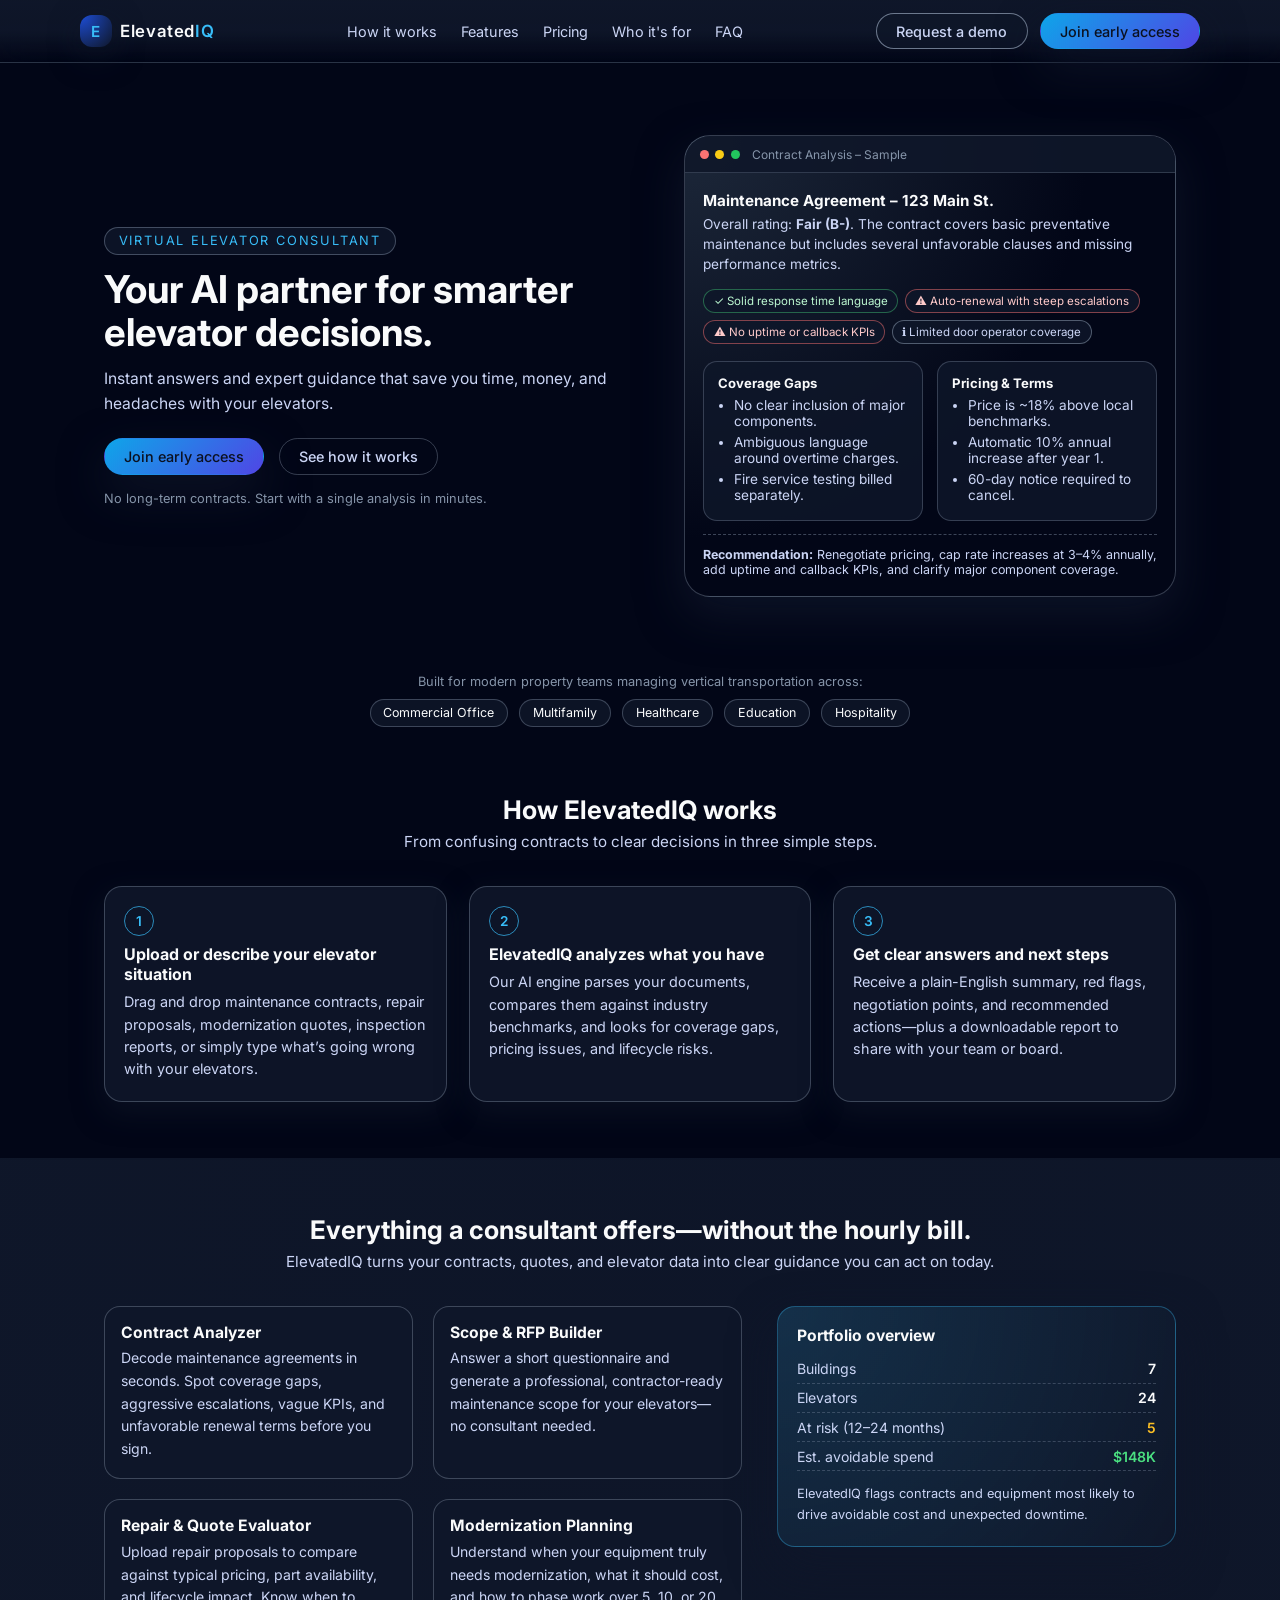
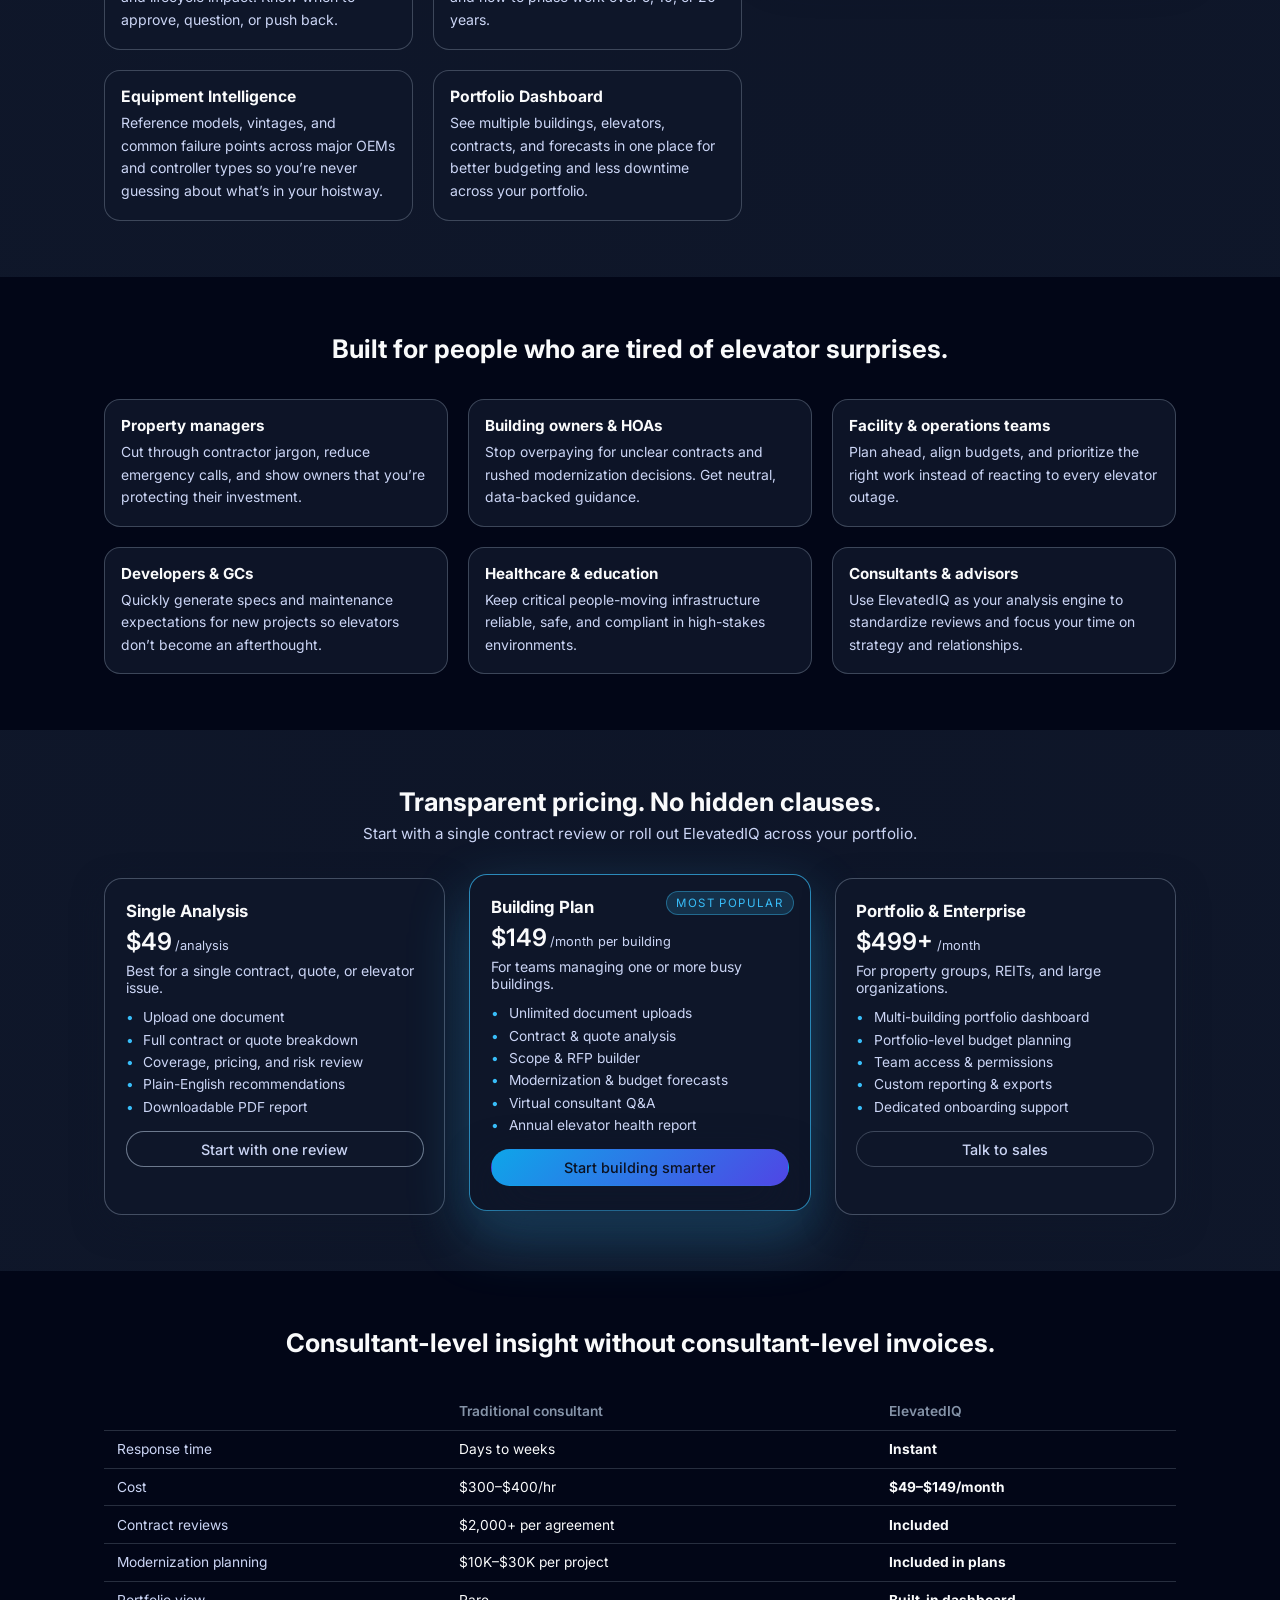
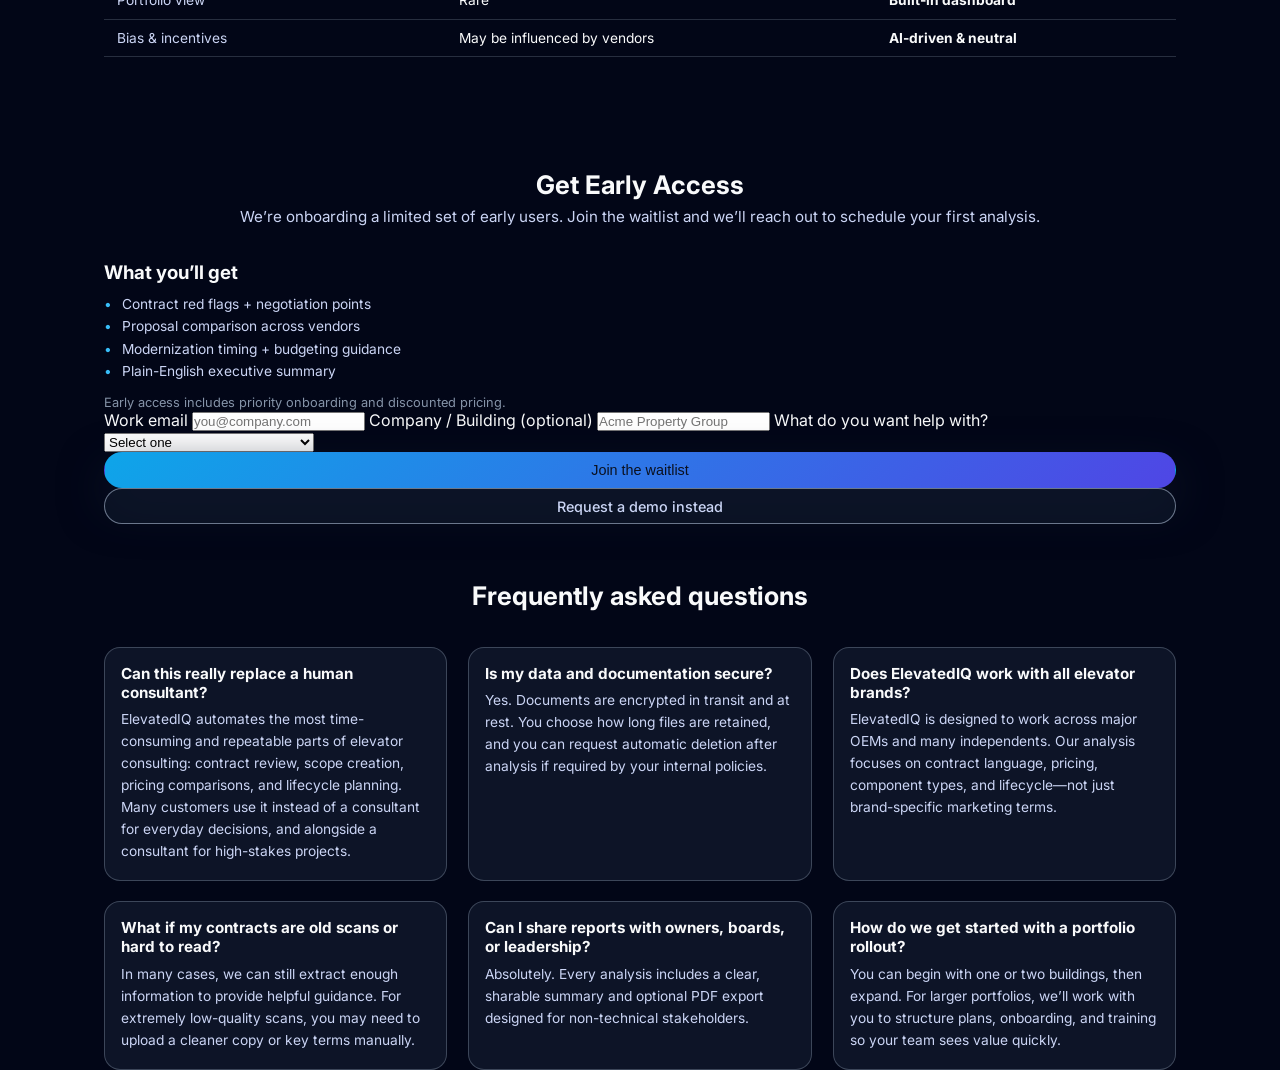
==== index.html @ 99bd85b3 "Update CTA section for early access and demo request Replaced CTA links with early access request an" ====
<!DOCTYPE html>
<html lang="en">
<head>
  <meta charset="UTF-8" />
  <meta name="viewport" content="width=device-width, initial-scale=1.0" />
  <title>ElevatedIQ – Your Virtual Elevator Consultant</title>
  <meta name="description" content="Instant answers and expert guidance that save you time, money, and headaches with your elevators." />
  <link rel="stylesheet" href="styles.css" />
  <link rel="preconnect" href="https://fonts.googleapis.com">
  <link rel="preconnect" href="https://fonts.gstatic.com" crossorigin>
  <link href="https://fonts.googleapis.com/css2?family=Inter:wght@300;400;500;600;700&display=swap" rel="stylesheet">
</head>
<body>
  <header class="site-header">
    <div class="container header-inner">
      <div class="logo">
        <span class="logo-mark">E</span>
        <span class="logo-text">Elevated<span>IQ</span></span>
      </div>
      <nav class="nav">
        <a href="#how-it-works">How it works</a>
        <a href="#features">Features</a>
        <a href="#pricing">Pricing</a>
        <a href="#who">Who it's for</a>
        <a href="#faq">FAQ</a>
      </nav>
      <div class="nav-cta">
  <a href="#contact" class="btn btn-outline">Request a demo</a>
  <a href="#early-access" class="btn btn-primary">Join early access</a>
</div>
    </div>
  </header>

  <main>
    <!-- HERO -->
    <section class="hero" id="top">
      <div class="container hero-inner">
        <div class="hero-content">
          <div class="hero-tag">Virtual Elevator Consultant</div>
          <h1>Your AI partner for smarter elevator decisions.</h1>
          <p class="hero-subtitle">
            Instant answers and expert guidance that save you time, money, and headaches with your elevators.
          </p>
          <div class="hero-ctas">
  <a href="#early-access" class="btn btn-primary">Join early access</a>
  <a href="#how-it-works" class="btn btn-ghost">See how it works</a>
</div>
          <div class="hero-footnote">
            No long-term contracts. Start with a single analysis in minutes.
          </div>
        </div>
        <div class="hero-panel" aria-label="Contract analysis preview">
          <div class="panel-header">
            <span class="dot red"></span>
            <span class="dot yellow"></span>
            <span class="dot green"></span>
            <span class="panel-title">Contract Analysis – Sample</span>
          </div>
          <div class="panel-body">
            <div class="contract-summary">
              <h2>Maintenance Agreement – 123 Main St.</h2>
              <p class="summary-text">
                Overall rating: <strong>Fair (B-)</strong>. The contract covers basic preventative maintenance but includes
                several unfavorable clauses and missing performance metrics.
              </p>
            </div>

            <div class="pill-group">
              <span class="pill pill-good">✓ Solid response time language</span>
              <span class="pill pill-bad">⚠ Auto-renewal with steep escalations</span>
              <span class="pill pill-bad">⚠ No uptime or callback KPIs</span>
              <span class="pill pill-neutral">ℹ Limited door operator coverage</span>
            </div>

            <div class="analysis-grid">
              <div class="analysis-card">
                <h3>Coverage Gaps</h3>
                <ul>
                  <li>No clear inclusion of major components.</li>
                  <li>Ambiguous language around overtime charges.</li>
                  <li>Fire service testing billed separately.</li>
                </ul>
              </div>
              <div class="analysis-card">
                <h3>Pricing & Terms</h3>
                <ul>
                  <li>Price is ~18% above local benchmarks.</li>
                  <li>Automatic 10% annual increase after year 1.</li>
                  <li>60-day notice required to cancel.</li>
                </ul>
              </div>
            </div>

            <div class="panel-footer">
              <p><strong>Recommendation:</strong> Renegotiate pricing, cap rate increases at 3–4% annually, add uptime and callback KPIs, and clarify major component coverage.</p>
            </div>
          </div>
        </div>
      </div>
    </section>

    <!-- SOCIAL PROOF -->
    <section class="trust">
      <div class="container trust-inner">
        <p class="trust-text">Built for modern property teams managing vertical transportation across:</p>
        <div class="trust-logos">
          <span>Commercial Office</span>
          <span>Multifamily</span>
          <span>Healthcare</span>
          <span>Education</span>
          <span>Hospitality</span>
        </div>
      </div>
    </section>

    <!-- HOW IT WORKS -->
    <section class="section" id="how-it-works">
      <div class="container">
        <div class="section-header">
          <h2>How ElevatedIQ works</h2>
          <p>From confusing contracts to clear decisions in three simple steps.</p>
        </div>
        <div class="steps-grid">
          <div class="step-card">
            <div class="step-number">1</div>
            <h3>Upload or describe your elevator situation</h3>
            <p>
              Drag and drop maintenance contracts, repair proposals, modernization quotes, inspection reports, or simply
              type what’s going wrong with your elevators.
            </p>
          </div>
          <div class="step-card">
            <div class="step-number">2</div>
            <h3>ElevatedIQ analyzes what you have</h3>
            <p>
              Our AI engine parses your documents, compares them against industry benchmarks, and looks for coverage gaps,
              pricing issues, and lifecycle risks.
            </p>
          </div>
          <div class="step-card">
            <div class="step-number">3</div>
            <h3>Get clear answers and next steps</h3>
            <p>
              Receive a plain-English summary, red flags, negotiation points, and recommended actions—plus a downloadable
              report to share with your team or board.
            </p>
          </div>
        </div>
      </div>
    </section>

    <!-- PRODUCT FEATURES -->
    <section class="section section-alt" id="features">
      <div class="container">
        <div class="section-header">
          <h2>Everything a consultant offers—without the hourly bill.</h2>
          <p>
            ElevatedIQ turns your contracts, quotes, and elevator data into clear guidance you can act on today.
          </p>
        </div>

        <div class="feature-layout">
          <div class="feature-list">
            <div class="feature-item">
              <h3>Contract Analyzer</h3>
              <p>
                Decode maintenance agreements in seconds. Spot coverage gaps, aggressive escalations, vague KPIs, and
                unfavorable renewal terms before you sign.
              </p>
            </div>
            <div class="feature-item">
              <h3>Scope & RFP Builder</h3>
              <p>
                Answer a short questionnaire and generate a professional, contractor-ready maintenance scope for your
                elevators—no consultant needed.
              </p>
            </div>
            <div class="feature-item">
              <h3>Repair & Quote Evaluator</h3>
              <p>
                Upload repair proposals to compare against typical pricing, part availability, and lifecycle impact. Know
                when to approve, question, or push back.
              </p>
            </div>
            <div class="feature-item">
              <h3>Modernization Planning</h3>
              <p>
                Understand when your equipment truly needs modernization, what it should cost, and how to phase work over
                5, 10, or 20 years.
              </p>
            </div>
            <div class="feature-item">
              <h3>Equipment Intelligence</h3>
              <p>
                Reference models, vintages, and common failure points across major OEMs and controller types so you’re
                never guessing about what’s in your hoistway.
              </p>
            </div>
            <div class="feature-item">
              <h3>Portfolio Dashboard</h3>
              <p>
                See multiple buildings, elevators, contracts, and forecasts in one place for better budgeting and less
                downtime across your portfolio.
              </p>
            </div>
          </div>

          <aside class="feature-sidebar" aria-label="Sample dashboard preview">
            <div class="sidebar-card">
              <h3>Portfolio overview</h3>
              <ul class="stat-list">
                <li>
                  <span class="stat-label">Buildings</span>
                  <span class="stat-value">7</span>
                </li>
                <li>
                  <span class="stat-label">Elevators</span>
                  <span class="stat-value">24</span>
                </li>
                <li>
                  <span class="stat-label">At risk (12–24 months)</span>
                  <span class="stat-value warning">5</span>
                </li>
                <li>
                  <span class="stat-label">Est. avoidable spend</span>
                  <span class="stat-value positive">$148K</span>
                </li>
              </ul>
              <p class="sidebar-note">
                ElevatedIQ flags contracts and equipment most likely to drive avoidable cost and unexpected downtime.
              </p>
            </div>
          </aside>
        </div>
      </div>
    </section>

    <!-- WHO IT'S FOR -->
    <section class="section" id="who">
      <div class="container">
        <div class="section-header">
          <h2>Built for people who are tired of elevator surprises.</h2>
        </div>
        <div class="who-grid">
          <div class="who-card">
            <h3>Property managers</h3>
            <p>
              Cut through contractor jargon, reduce emergency calls, and show owners that you’re protecting their
              investment.
            </p>
          </div>
          <div class="who-card">
            <h3>Building owners & HOAs</h3>
            <p>
              Stop overpaying for unclear contracts and rushed modernization decisions. Get neutral, data-backed guidance.
            </p>
          </div>
          <div class="who-card">
            <h3>Facility & operations teams</h3>
            <p>
              Plan ahead, align budgets, and prioritize the right work instead of reacting to every elevator outage.
            </p>
          </div>
          <div class="who-card">
            <h3>Developers & GCs</h3>
            <p>
              Quickly generate specs and maintenance expectations for new projects so elevators don’t become an afterthought.
            </p>
          </div>
          <div class="who-card">
            <h3>Healthcare & education</h3>
            <p>
              Keep critical people-moving infrastructure reliable, safe, and compliant in high-stakes environments.
            </p>
          </div>
          <div class="who-card">
            <h3>Consultants & advisors</h3>
            <p>
              Use ElevatedIQ as your analysis engine to standardize reviews and focus your time on strategy and relationships.
            </p>
          </div>
        </div>
      </div>
    </section>

    <!-- PRICING -->
    <section class="section section-alt" id="pricing">
      <div class="container">
        <div class="section-header">
          <h2>Transparent pricing. No hidden clauses.</h2>
          <p>Start with a single contract review or roll out ElevatedIQ across your portfolio.</p>
        </div>
        <div class="pricing-grid">
          <div class="pricing-card">
            <h3>Single Analysis</h3>
            <p class="price">$49<span>/analysis</span></p>
            <p class="pricing-desc">Best for a single contract, quote, or elevator issue.</p>
            <ul class="pricing-list">
              <li>Upload one document</li>
              <li>Full contract or quote breakdown</li>
              <li>Coverage, pricing, and risk review</li>
              <li>Plain-English recommendations</li>
              <li>Downloadable PDF report</li>
            </ul>
            <a href="#cta" class="btn btn-outline block">Start with one review</a>
          </div>

          <div class="pricing-card pricing-card--highlight">
            <div class="badge">Most popular</div>
            <h3>Building Plan</h3>
            <p class="price">$149<span>/month per building</span></p>
            <p class="pricing-desc">For teams managing one or more busy buildings.</p>
            <ul class="pricing-list">
              <li>Unlimited document uploads</li>
              <li>Contract & quote analysis</li>
              <li>Scope & RFP builder</li>
              <li>Modernization & budget forecasts</li>
              <li>Virtual consultant Q&A</li>
              <li>Annual elevator health report</li>
            </ul>
            <a href="#cta" class="btn btn-primary block">Start building smarter</a>
          </div>

          <div class="pricing-card">
            <h3>Portfolio & Enterprise</h3>
            <p class="price">$499+<span>/month</span></p>
            <p class="pricing-desc">For property groups, REITs, and large organizations.</p>
            <ul class="pricing-list">
              <li>Multi-building portfolio dashboard</li>
              <li>Portfolio-level budget planning</li>
              <li>Team access & permissions</li>
              <li>Custom reporting & exports</li>
              <li>Dedicated onboarding support</li>
            </ul>
            <a href="#contact" class="btn btn-ghost block">Talk to sales</a>
          </div>
        </div>
      </div>
    </section>

    <!-- COMPARISON -->
    <section class="section">
      <div class="container">
        <div class="section-header">
          <h2>Consultant-level insight without consultant-level invoices.</h2>
        </div>
        <div class="comparison-table-wrapper">
          <table class="comparison-table">
            <thead>
              <tr>
                <th></th>
                <th>Traditional consultant</th>
                <th>ElevatedIQ</th>
              </tr>
            </thead>
            <tbody>
              <tr>
                <td>Response time</td>
                <td>Days to weeks</td>
                <td><strong>Instant</strong></td>
              </tr>
              <tr>
                <td>Cost</td>
                <td>$300–$400/hr</td>
                <td><strong>$49–$149/month</strong></td>
              </tr>
              <tr>
                <td>Contract reviews</td>
                <td>$2,000+ per agreement</td>
                <td><strong>Included</strong></td>
              </tr>
              <tr>
                <td>Modernization planning</td>
                <td>$10K–$30K per project</td>
                <td><strong>Included in plans</strong></td>
              </tr>
              <tr>
                <td>Portfolio view</td>
                <td>Rare</td>
                <td><strong>Built-in dashboard</strong></td>
              </tr>
              <tr>
                <td>Bias & incentives</td>
                <td>May be influenced by vendors</td>
                <td><strong>AI-driven & neutral</strong></td>
              </tr>
            </tbody>
          </table>
        </div>
      </div>
    </section>

    <!-- FAQ --><!-- EARLY ACCESS / WAITLIST -->
<section class="section" id="early-access">
  <div class="container">
    <div class="section-header">
      <h2>Get Early Access</h2>
      <p>We’re onboarding a limited set of early users. Join the waitlist and we’ll reach out to schedule your first analysis.</p>
    </div>

    <div class="cta-card">
      <div>
        <h3 style="margin-top:0;">What you’ll get</h3>
        <ul class="pricing-list" style="margin-top:12px;">
          <li>Contract red flags + negotiation points</li>
          <li>Proposal comparison across vendors</li>
          <li>Modernization timing + budgeting guidance</li>
          <li>Plain-English executive summary</li>
        </ul>

        <p class="hero-footnote" style="margin-top:14px;">
          Early access includes priority onboarding and discounted pricing.
        </p>
      </div>

      <form id="waitlistForm" class="form" method="POST">
        <label class="label" for="email">Work email</label>
        <input id="email" class="input" type="email" name="email" placeholder="you@company.com" required />

        <label class="label" for="company">Company / Building (optional)</label>
        <input id="company" class="input" type="text" name="company" placeholder="Acme Property Group" />

        <label class="label" for="useCase">What do you want help with?</label>
        <select id="useCase" class="input" name="useCase" required>
          <option value="" selected disabled>Select one</option>
          <option>Maintenance contract review</option>
          <option>Repair quote review</option>
          <option>Modernization planning</option>
          <option>Portfolio budgeting / forecasting</option>
        </select>

        <button class="btn btn-primary block" type="submit">Join the waitlist</button>
        <p class="tiny muted" id="waitlistStatus"></p>

        <a class="btn btn-outline block" href="mailto:hello@elevatediq.com?subject=ElevatedIQ%20Demo%20Request">
          Request a demo instead
        </a>
      </form>
    </div>
  </div>
</section>

      <div class="container">
        <div class="section-header">
          <h2>Frequently asked questions</h2>
        </div>
        <div class="faq-grid">
          <div class="faq-item">
            <h3>Can this really replace a human consultant?</h3>
            <p>
              ElevatedIQ automates the most time-consuming and repeatable parts of elevator consulting: contract review,
              scope creation, pricing comparisons, and lifecycle planning. Many customers use it instead of a consultant
              for everyday decisions, and alongside a consultant for high-stakes projects.
            </p>
          </div>
          <div class="faq-item">
            <h3>Is my data and documentation secure?</h3>
            <p>
              Yes. Documents are encrypted in transit and at rest. You choose how long files are retained, and you can
              request automatic deletion after analysis if required by your internal policies.
            </p>
          </div>
          <div class="faq-item">
            <h3>Does ElevatedIQ work with all elevator brands?</h3>
            <p>
              ElevatedIQ is designed to work across major OEMs and many independents. Our analysis focuses on contract
              language, pricing, component types, and lifecycle—not just brand-specific marketing terms.
            </p>
          </div>
          <div class="faq-item">
            <h3>What if my contracts are old scans or hard to read?</h3>
            <p>
              In many cases, we can still extract enough information to provide helpful guidance. For extremely low-quality
              scans, you may need to upload a cleaner copy or key terms manually.
            </p>
          </div>
          <div class="faq-item">
            <h3>Can I share reports with owners, boards, or leadership?</h3>
            <p>
              Absolutely. Every analysis includes a clear, sharable summary and optional PDF export designed for
              non-technical stakeholders.
            </p>
          </div>
          <div class="faq-item">
            <h3>How do we get started with a portfolio rollout?</h3>
            <p>
              You can begin with one or two buildings, then expand. For larger portfolios, we’ll work with you to structure
              plans, onboarding, and training so your team sees value quickly.
            </p>
          </div>
        </div>
      </div>
    </section>
<script>
  document.addEventListener('DOMContentLoaded', function () {
    const form = document.getElementById("waitlistForm");
    const statusEl = document.getElementById("waitlistStatus");
    if (!form) return;

    form.addEventListener("submit", function (e) {
      e.preventDefault();
      statusEl.textContent = "Opening your email client…";

      const data = new FormData(form);
      const body =
        `Email: ${data.get("email")}\n` +
        `Company: ${data.get("company") || ""}\n` +
        `Use case: ${data.get("useCase")}\n`;

      window.location.href =
        "mailto:hello@elevatediq.com?subject=ElevatedIQ%20Waitlist&body=" +
        encodeURIComponent(body);
    });
  });
</script>
---- styles.css ----
*,
*::before,
*::after {
  box-sizing: border-box;
  margin: 0;
  padding: 0;
}

:root {
  --bg: #050816;
  --bg-alt: #090f1f;
  --bg-soft: #0f172a;
  --fg: #f9fafb;
  --fg-muted: #cbd5f5;
  --accent: #38bdf8;
  --accent-soft: rgba(56, 189, 248, 0.1);
  --accent-strong: #0ea5e9;
  --danger: #f97373;
  --warning: #fbbf24;
  --positive: #4ade80;
  --border-subtle: #1f2937;
  --card-bg: #020617;
  --radius-lg: 16px;
  --radius-md: 12px;
  --radius-sm: 999px;
  --shadow-soft: 0 18px 45px rgba(15, 23, 42, 0.8);
  --shadow-subtle: 0 10px 30px rgba(15, 23, 42, 0.6);
  --max-width: 1120px;
}

html,
body {
  height: 100%;
}

body {
  font-family: "Inter", system-ui, -apple-system, BlinkMacSystemFont, "Segoe UI", sans-serif;
  background: radial-gradient(circle at top, #020617, #020617 40%, #020617 100%);
  color: var(--fg);
  -webkit-font-smoothing: antialiased;
}

.container {
  width: 100%;
  max-width: var(--max-width);
  margin: 0 auto;
  padding: 0 1.5rem;
}

/* HEADER */

.site-header {
  position: sticky;
  top: 0;
  z-index: 50;
  backdrop-filter: blur(16px);
  background: linear-gradient(to bottom, rgba(15, 23, 42, 0.96), rgba(15, 23, 42, 0.9), transparent);
  border-bottom: 1px solid rgba(148, 163, 184, 0.2);
}

.header-inner {
  display: flex;
  align-items: center;
  justify-content: space-between;
  padding: 0.8rem 0;
  gap: 1rem;
}

.logo {
  display: flex;
  align-items: center;
  gap: 0.5rem;
  font-weight: 600;
  letter-spacing: 0.04em;
}

.logo-mark {
  width: 32px;
  height: 32px;
  border-radius: 12px;
  display: inline-flex;
  align-items: center;
  justify-content: center;
  font-size: 0.95rem;
  color: var(--accent);
  background: radial-gradient(circle at top left, #1d4ed8, #0f172a);
  box-shadow: var(--shadow-subtle);
}

.logo-text {
  font-size: 1.05rem;
}

.logo-text span {
  color: var(--accent);
}

.nav {
  display: flex;
  align-items: center;
  gap: 1.5rem;
  font-size: 0.9rem;
}

.nav a {
  color: var(--fg-muted);
  text-decoration: none;
  transition: color 0.15s ease, opacity 0.15s ease;
}

.nav a:hover {
  color: var(--fg);
}

.nav-cta {
  display: flex;
  gap: 0.75rem;
  align-items: center;
}

.btn {
  display: inline-flex;
  align-items: center;
  justify-content: center;
  padding: 0.55rem 1.2rem;
  border-radius: 999px;
  border: 1px solid transparent;
  font-size: 0.9rem;
  font-weight: 500;
  text-decoration: none;
  cursor: pointer;
  transition: background 0.15s ease, color 0.15s ease, transform 0.1s ease, box-shadow 0.15s ease, border-color 0.15s ease;
  white-space: nowrap;
}

.btn-primary {
  background: linear-gradient(135deg, var(--accent-strong), #4f46e5);
  color: #0b1120;
  box-shadow: var(--shadow-soft);
}

.btn-primary:hover {
  transform: translateY(-1px);
  box-shadow: 0 22px 60px rgba(56, 189, 248, 0.45);
}

.btn-outline {
  border-color: rgba(148, 163, 184, 0.7);
  color: var(--fg-muted);
  background: rgba(15, 23, 42, 0.7);
}

.btn-outline:hover {
  border-color: var(--accent);
  color: var(--fg);
}

.btn-ghost {
  background: transparent;
  border-color: rgba(148, 163, 184, 0.35);
  color: var(--fg-muted);
}

.btn-ghost:hover {
  border-color: var(--accent-soft);
  background: rgba(15, 23, 42, 0.8);
}

.block {
  width: 100%;
}

/* HERO */

.hero {
  padding: 4.5rem 0 3.5rem;
}

.hero-inner {
  display: grid;
  grid-template-columns: minmax(0, 1.2fr) minmax(0, 1.1fr);
  gap: 2.75rem;
  align-items: center;
}

.hero-tag {
  display: inline-flex;
  align-items: center;
  gap: 0.3rem;
  font-size: 0.8rem;
  text-transform: uppercase;
  letter-spacing: 0.14em;
  padding: 0.35rem 0.85rem;
  border-radius: 999px;
  background: rgba(15, 23, 42, 0.85);
  border: 1px solid rgba(148, 163, 184, 0.4);
  color: var(--accent);
  margin-bottom: 0.85rem;
}

.hero h1 {
  font-size: clamp(2.2rem, 3vw, 2.7rem);
  line-height: 1.1;
  margin-bottom: 0.9rem;
}

.hero-subtitle {
  color: var(--fg-muted);
  font-size: 0.98rem;
  max-width: 32rem;
  line-height: 1.55;
}

.hero-ctas {
  display: flex;
  flex-wrap: wrap;
  gap: 0.9rem;
  margin-top: 1.4rem;
}

.hero-footnote {
  margin-top: 1rem;
  font-size: 0.8rem;
  color: rgba(148, 163, 184, 0.9);
}

/* Hero panel */

.hero-panel {
  background: radial-gradient(circle at top left, #1d283a, #020617 60%);
  border-radius: 26px;
  border: 1px solid rgba(148, 163, 184, 0.35);
  box-shadow: var(--shadow-soft);
  overflow: hidden;
  font-size: 0.85rem;
}

.panel-header {
  display: flex;
  align-items: center;
  gap: 0.4rem;
  padding: 0.65rem 0.9rem;
  border-bottom: 1px solid rgba(148, 163, 184, 0.25);
  background: rgba(15, 23, 42, 0.9);
}

.dot {
  width: 9px;
  height: 9px;
  border-radius: 999px;
}

.dot.red {
  background: #f97373;
}

.dot.yellow {
  background: #facc15;
}

.dot.green {
  background: #22c55e;
}

.panel-title {
  margin-left: 0.4rem;
  font-size: 0.75rem;
  color: rgba(148, 163, 184, 0.9);
}

.panel-body {
  padding: 1.1rem 1.1rem 1.2rem;
}

.contract-summary h2 {
  font-size: 0.95rem;
  margin-bottom: 0.25rem;
}

.summary-text {
  color: var(--fg-muted);
  line-height: 1.5;
}

.pill-group {
  display: flex;
  flex-wrap: wrap;
  gap: 0.4rem;
  margin: 0.9rem 0 1.1rem;
}

.pill {
  font-size: 0.72rem;
  border-radius: 999px;
  padding: 0.25rem 0.6rem;
  border: 1px solid transparent;
  background: rgba(15, 23, 42, 0.85);
}

.pill-good {
  border-color: rgba(74, 222, 128, 0.4);
  color: #bbf7d0;
}

.pill-bad {
  border-color: rgba(248, 113, 113, 0.5);
  color: #fecaca;
}

.pill-neutral {
  border-color: rgba(148, 163, 184, 0.5);
  color: var(--fg-muted);
}

.analysis-grid {
  display: grid;
  grid-template-columns: 1fr 1fr;
  gap: 0.85rem;
}

.analysis-card {
  padding: 0.8rem 0.85rem;
  border-radius: 14px;
  background: rgba(15, 23, 42, 0.85);
  border: 1px solid rgba(148, 163, 184, 0.3);
}

.analysis-card h3 {
  font-size: 0.82rem;
  margin-bottom: 0.4rem;
}

.analysis-card ul {
  list-style: disc;
  padding-left: 1rem;
  color: var(--fg-muted);
}

.analysis-card li {
  margin-bottom: 0.3rem;
}

.panel-footer {
  margin-top: 0.8rem;
  padding-top: 0.75rem;
  border-top: 1px dashed rgba(148, 163, 184, 0.4);
  font-size: 0.78rem;
  color: var(--fg-muted);
}

/* TRUST */

.trust {
  padding: 1.3rem 0 0.7rem;
}

.trust-inner {
  text-align: center;
}

.trust-text {
  font-size: 0.8rem;
  color: rgba(148, 163, 184, 0.9);
  margin-bottom: 0.6rem;
}

.trust-logos {
  display: flex;
  flex-wrap: wrap;
  justify-content: center;
  gap: 0.7rem;
  font-size: 0.78rem;
}

.trust-logos span {
  padding: 0.35rem 0.8rem;
  border-radius: 999px;
  border: 1px solid rgba(148, 163, 184, 0.35);
  background: rgba(15, 23, 42, 0.8);
}

/* SECTIONS */

.section {
  padding: 3.5rem 0;
}

.section-alt {
  background: radial-gradient(circle at top, rgba(15, 23, 42, 0.9), rgba(15, 23, 42, 0.98));
}

.section-header {
  text-align: center;
  margin-bottom: 2.2rem;
}

.section-header h2 {
  font-size: 1.6rem;
  margin-bottom: 0.4rem;
}

.section-header p {
  color: var(--fg-muted);
  font-size: 0.95rem;
}

/* STEPS */

.steps-grid {
  display: grid;
  grid-template-columns: repeat(3, minmax(0, 1fr));
  gap: 1.35rem;
}

.step-card {
  padding: 1.2rem 1.2rem 1.3rem;
  border-radius: 18px;
  background: rgba(15, 23, 42, 0.9);
  border: 1px solid rgba(148, 163, 184, 0.35);
  box-shadow: var(--shadow-subtle);
}

.step-number {
  width: 30px;
  height: 30px;
  border-radius: 999px;
  display: flex;
  align-items: center;
  justify-content: center;
  font-size: 0.85rem;
  font-weight: 600;
  color: var(--accent);
  border: 1px solid rgba(56, 189, 248, 0.7);
  margin-bottom: 0.5rem;
}

.step-card h3 {
  font-size: 1rem;
  margin-bottom: 0.45rem;
}

.step-card p {
  color: var(--fg-muted);
  font-size: 0.9rem;
  line-height: 1.55;
}

/* FEATURES */

.feature-layout {
  display: grid;
  grid-template-columns: minmax(0, 1.6fr) minmax(0, 1fr);
  gap: 2.2rem;
  align-items: flex-start;
}

.feature-list {
  display: grid;
  grid-template-columns: repeat(2, minmax(0, 1fr));
  gap: 1.3rem;
}

.feature-item {
  padding: 1rem 1rem 1.1rem;
  border-radius: 16px;
  background: rgba(15, 23, 42, 0.95);
  border: 1px solid rgba(148, 163, 184, 0.35);
}

.feature-item h3 {
  font-size: 0.98rem;
  margin-bottom: 0.35rem;
}

.feature-item p {
  font-size: 0.88rem;
  color: var(--fg-muted);
  line-height: 1.6;
}

.feature-sidebar {
  position: relative;
}

.sidebar-card {
  padding: 1.2rem 1.2rem 1.3rem;
  border-radius: 18px;
  background: radial-gradient(circle at top left, rgba(56, 189, 248, 0.16), rgba(15, 23, 42, 0.95));
  border: 1px solid rgba(56, 189, 248, 0.35);
  box-shadow: var(--shadow-soft);
}

.sidebar-card h3 {
  font-size: 0.98rem;
  margin-bottom: 0.6rem;
}

.stat-list {
  list-style: none;
  margin-bottom: 0.8rem;
}

.stat-list li {
  display: flex;
  justify-content: space-between;
  font-size: 0.88rem;
  padding: 0.35rem 0;
  border-bottom: 1px dashed rgba(148, 163, 184, 0.3);
}

.stat-label {
  color: var(--fg-muted);
}

.stat-value {
  font-weight: 600;
}

.stat-value.warning {
  color: var(--warning);
}

.stat-value.positive {
  color: var(--positive);
}

.sidebar-note {
  font-size: 0.8rem;
  color: var(--fg-muted);
  line-height: 1.6;
}

/* WHO */

.who-grid {
  display: grid;
  grid-template-columns: repeat(3, minmax(0, 1fr));
  gap: 1.25rem;
}

.who-card {
  padding: 1rem 1rem 1.1rem;
  border-radius: 16px;
  background: rgba(15, 23, 42, 0.9);
  border: 1px solid rgba(148, 163, 184, 0.35);
}

.who-card h3 {
  font-size: 0.95rem;
  margin-bottom: 0.4rem;
}

.who-card p {
  font-size: 0.87rem;
  color: var(--fg-muted);
  line-height: 1.6;
}

/* PRICING */

.pricing-grid {
  display: grid;
  grid-template-columns: repeat(3, minmax(0, 1fr));
  gap: 1.5rem;
}

.pricing-card {
  position: relative;
  padding: 1.4rem 1.3rem 1.5rem;
  border-radius: 18px;
  background: rgba(15, 23, 42, 0.9);
  border: 1px solid rgba(148, 163, 184, 0.4);
  box-shadow: var(--shadow-subtle);
}

.pricing-card--highlight {
  border-color: rgba(56, 189, 248, 0.7);
  box-shadow: 0 24px 60px rgba(56, 189, 248, 0.3);
  transform: translateY(-4px);
}

.pricing-card .badge {
  position: absolute;
  top: 1rem;
  right: 1rem;
  font-size: 0.72rem;
  text-transform: uppercase;
  letter-spacing: 0.12em;
  padding: 0.25rem 0.6rem;
  border-radius: 999px;
  background: rgba(56, 189, 248, 0.16);
  color: var(--accent);
  border: 1px solid rgba(56, 189, 248, 0.4);
}

.pricing-card h3 {
  font-size: 1.05rem;
  margin-bottom: 0.35rem;
}

.price {
  font-size: 1.5rem;
  font-weight: 600;
  margin-bottom: 0.4rem;
}

.price span {
  font-size: 0.8rem;
  font-weight: 400;
  color: var(--fg-muted);
  margin-left: 0.2rem;
}

.pricing-desc {
  font-size: 0.88rem;
  color: var(--fg-muted);
  margin-bottom: 0.8rem;
}

.pricing-list {
  list-style: none;
  font-size: 0.86rem;
  color: var(--fg-muted);
  margin-bottom: 1rem;
}

.pricing-list li {
  padding-left: 1.1rem;
  position: relative;
  margin-bottom: 0.4rem;
}

.pricing-list li::before {
  content: "•";
  position: absolute;
  left: 0;
  top: 0;
  color: var(--accent);
}

/* COMPARISON TABLE */

.comparison-table-wrapper {
  overflow-x: auto;
}

.comparison-table {
  width: 100%;
  border-collapse: collapse;
  font-size: 0.86rem;
}

.comparison-table th,
.comparison-table td {
  padding: 0.65rem 0.8rem;
  border-bottom: 1px solid rgba(148, 163, 184, 0.25);
}

.comparison-table th {
  text-align: left;
  font-weight: 600;
  color: rgba(148, 163, 184, 0.9);
}

.comparison-table td:first-child {
  color: var(--fg-muted);
}

/* FAQ */

.faq-grid {
  display: grid;
  grid-template-columns: repeat(3, minmax(0, 1fr));
  gap: 1.3rem;
}

.faq-item {
  padding: 1rem 1rem 1.1rem;
  border-radius: 16px;
  background: rgba(15, 23, 42, 0.9);
  border: 1px solid rgba(148, 163, 184, 0.35);
}

.faq-item h3 {
  font-size: 0.95rem;
  margin-bottom: 0.4rem;
}

.faq-item p {
  font-size: 0.86rem;
  color: var(--fg-muted);
  line-height: 1.6;
}

/* CTA */

.cta-section {
  background: radial-gradient(circle at top, rgba(56, 189, 248, 0.12), rgba(15, 23, 42, 0.98));
}

.cta-inner {
  text-align: center;
}

.cta-content h2 {
  font-size: 1.7rem;
  margin-bottom: 0.5rem;
}

.cta-content p {
  font-size: 0.96rem;
  color: var(--fg-muted);
  max-width: 32rem;
  margin: 0 auto 1.4rem;
}

/* CONTACT & FOOTER */

.contact-inner {
  text-align: center;
}

.contact-content h2 {
  font-size: 1.4rem;
  margin-bottom: 0.4rem;
}

.contact-content p {
  color: var(--fg-muted);
  font-size: 0.92rem;
  margin-bottom: 0.6rem;
}

.contact-content a {
  color: var(--accent);
  text-decoration: none;
}

.contact-content a:hover {
  text-decoration: underline;
}

.site-footer {
  border-top: 1px solid rgba(148, 163, 184, 0.4);
  padding: 1.4rem 0 1.3rem;
  background: radial-gradient(circle at top, rgba(15, 23, 42, 0.95), #020617);
}

.footer-inner {
  display: flex;
  flex-wrap: wrap;
  align-items: center;
  justify-content: space-between;
  gap: 1rem;
}

.logo-footer .logo-mark {
  width: 28px;
  height: 28px;
  font-size: 0.85rem;
}

.footer-text {
  font-size: 0.8rem;
  color: var(--fg-muted);
  margin-top: 0.2rem;
}

.footer-links {
  display: flex;
  flex-wrap: wrap;
  gap: 0.9rem;
  font-size: 0.8rem;
}

.footer-links a {
  color: var(--fg-muted);
  text-decoration: none;
}

.footer-links a:hover {
  color: var(--fg);
}

.footer-copy {
  width: 100%;
  text-align: right;
  font-size: 0.75rem;
  color: rgba(148, 163, 184, 0.9);
}

/* RESPONSIVE */

@media (max-width: 960px) {
  .nav {
    display: none;
  }
  .hero-inner {
    grid-template-columns: minmax(0, 1fr);
  }
  .hero-panel {
    order: -1;
  }
  .feature-layout {
    grid-template-columns: minmax(0, 1fr);
  }
  .feature-list {
    grid-template-columns: minmax(0, 1fr);
  }
  .who-grid {
    grid-template-columns: repeat(2, minmax(0, 1fr));
  }
  .pricing-grid {
    grid-template-columns: minmax(0, 1fr);
  }
  .pricing-card--highlight {
    transform: none;
  }
  .faq-grid {
    grid-template-columns: repeat(2, minmax(0, 1fr));
  }
}

@media (max-width: 720px) {
  .header-inner {
    justify-content: space-between;
  }
  .nav-cta .btn-outline {
    display: none;
  }
  .hero {
    padding-top: 3.2rem;
  }
  .steps-grid {
    grid-template-columns: minmax(0, 1fr);
  }
  .who-grid {
    grid-template-columns: minmax(0, 1fr);
  }
  .faq-grid {
    grid-template-columns: minmax(0, 1fr);
  }
  .footer-inner {
    flex-direction: column;
    align-items: flex-start;
  }
  .footer-copy {
    text-align: left;
  }
}
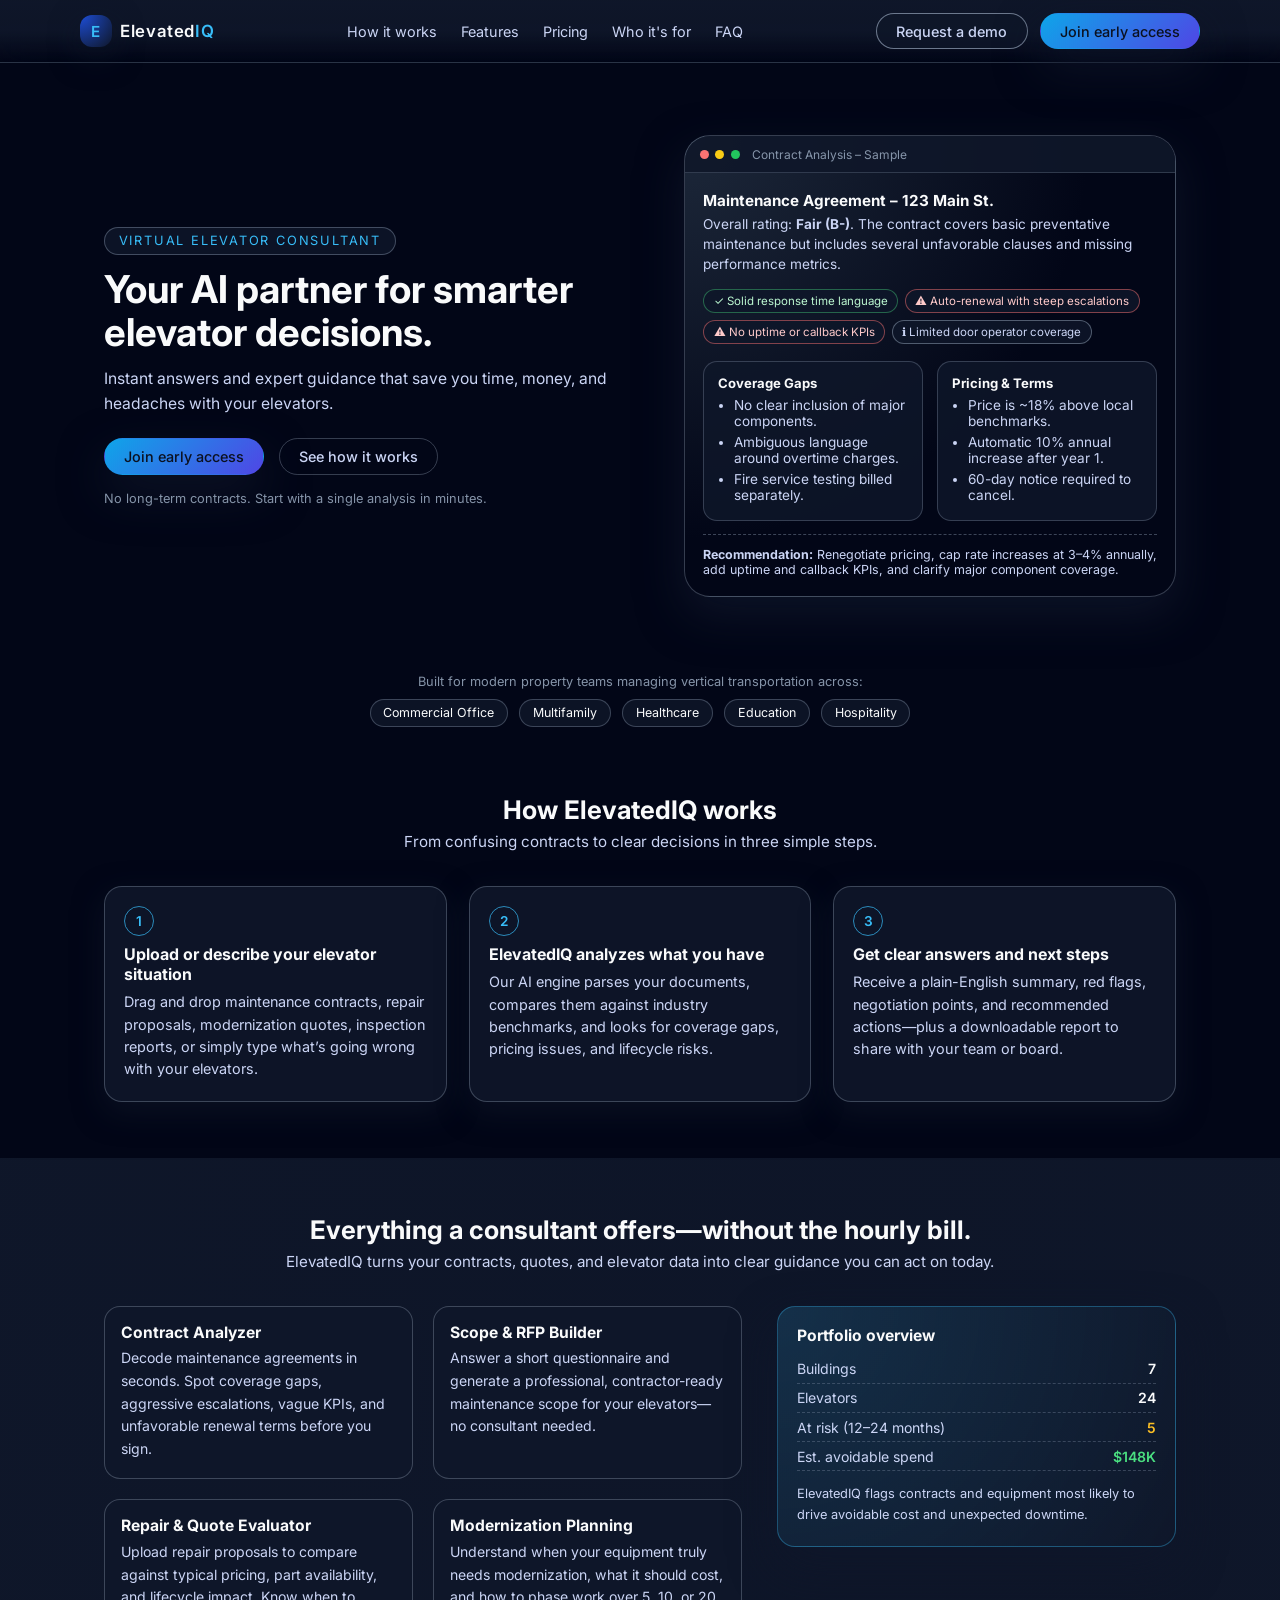
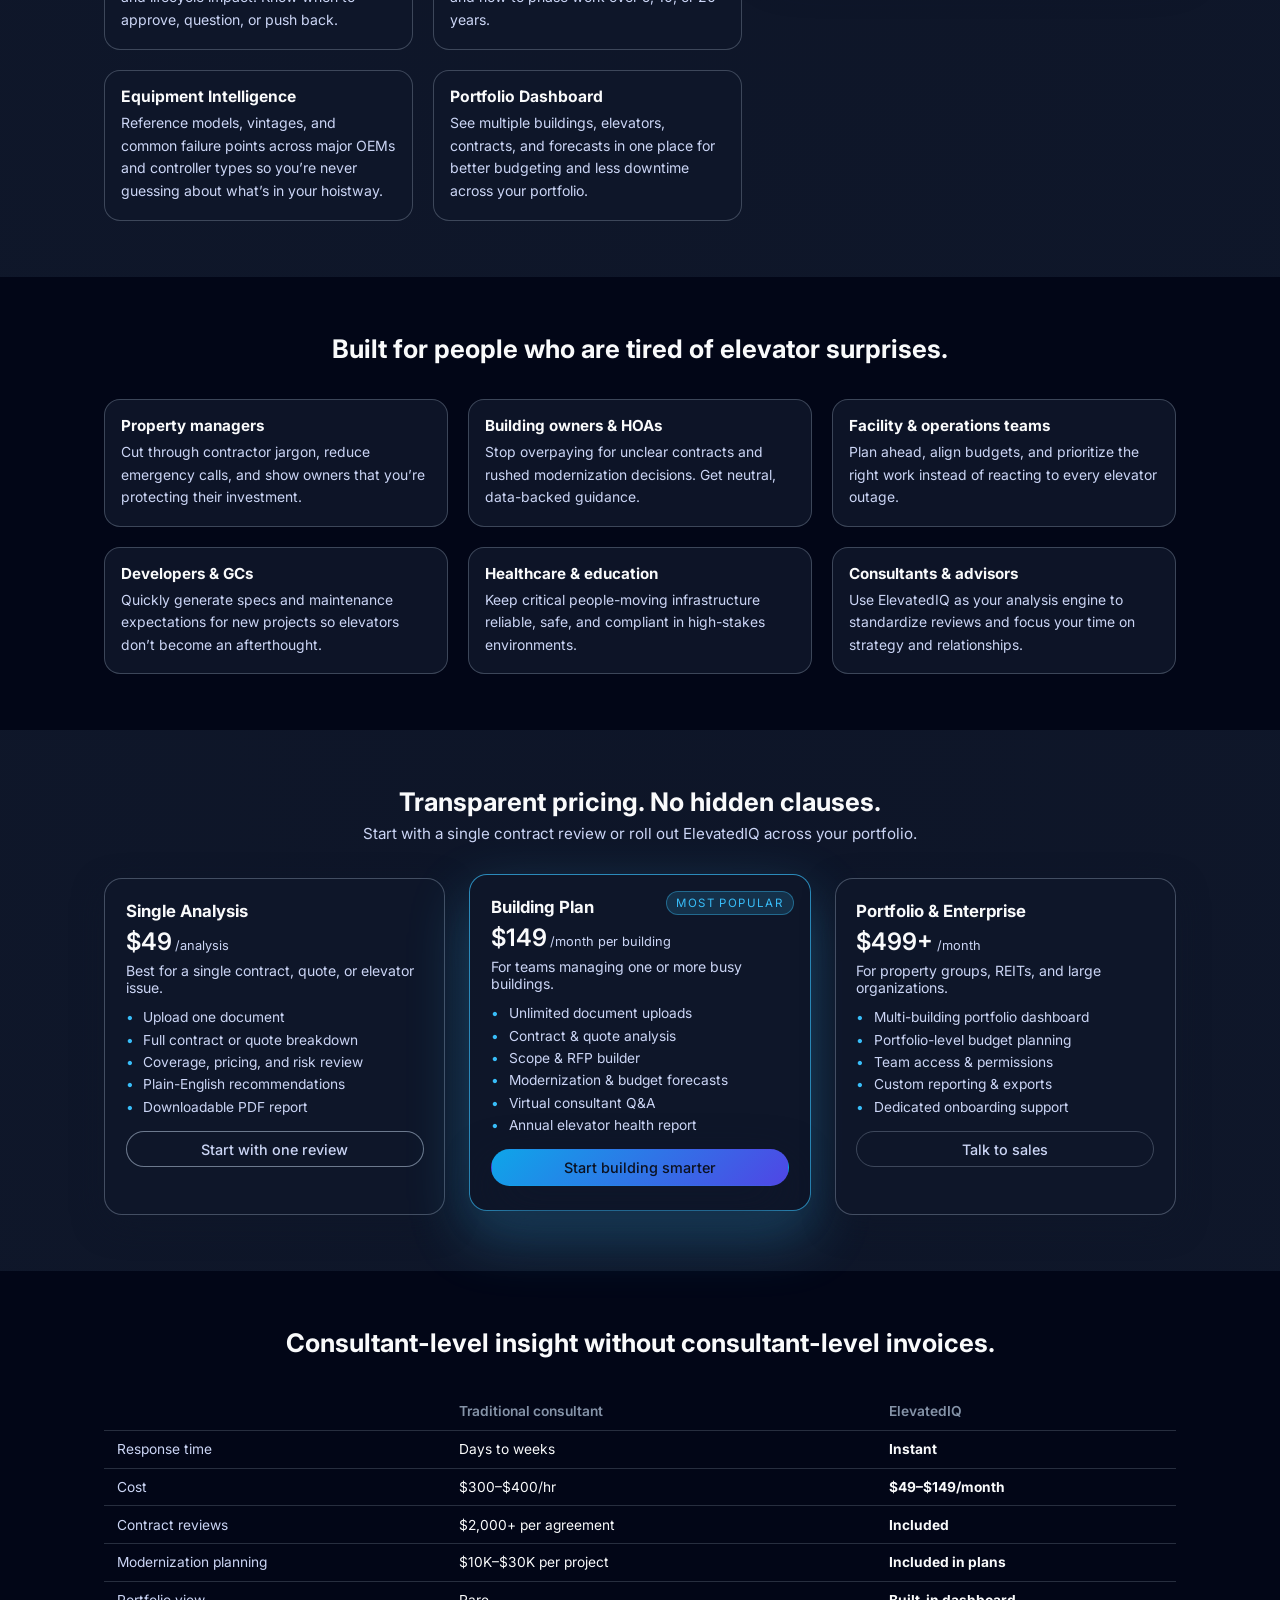
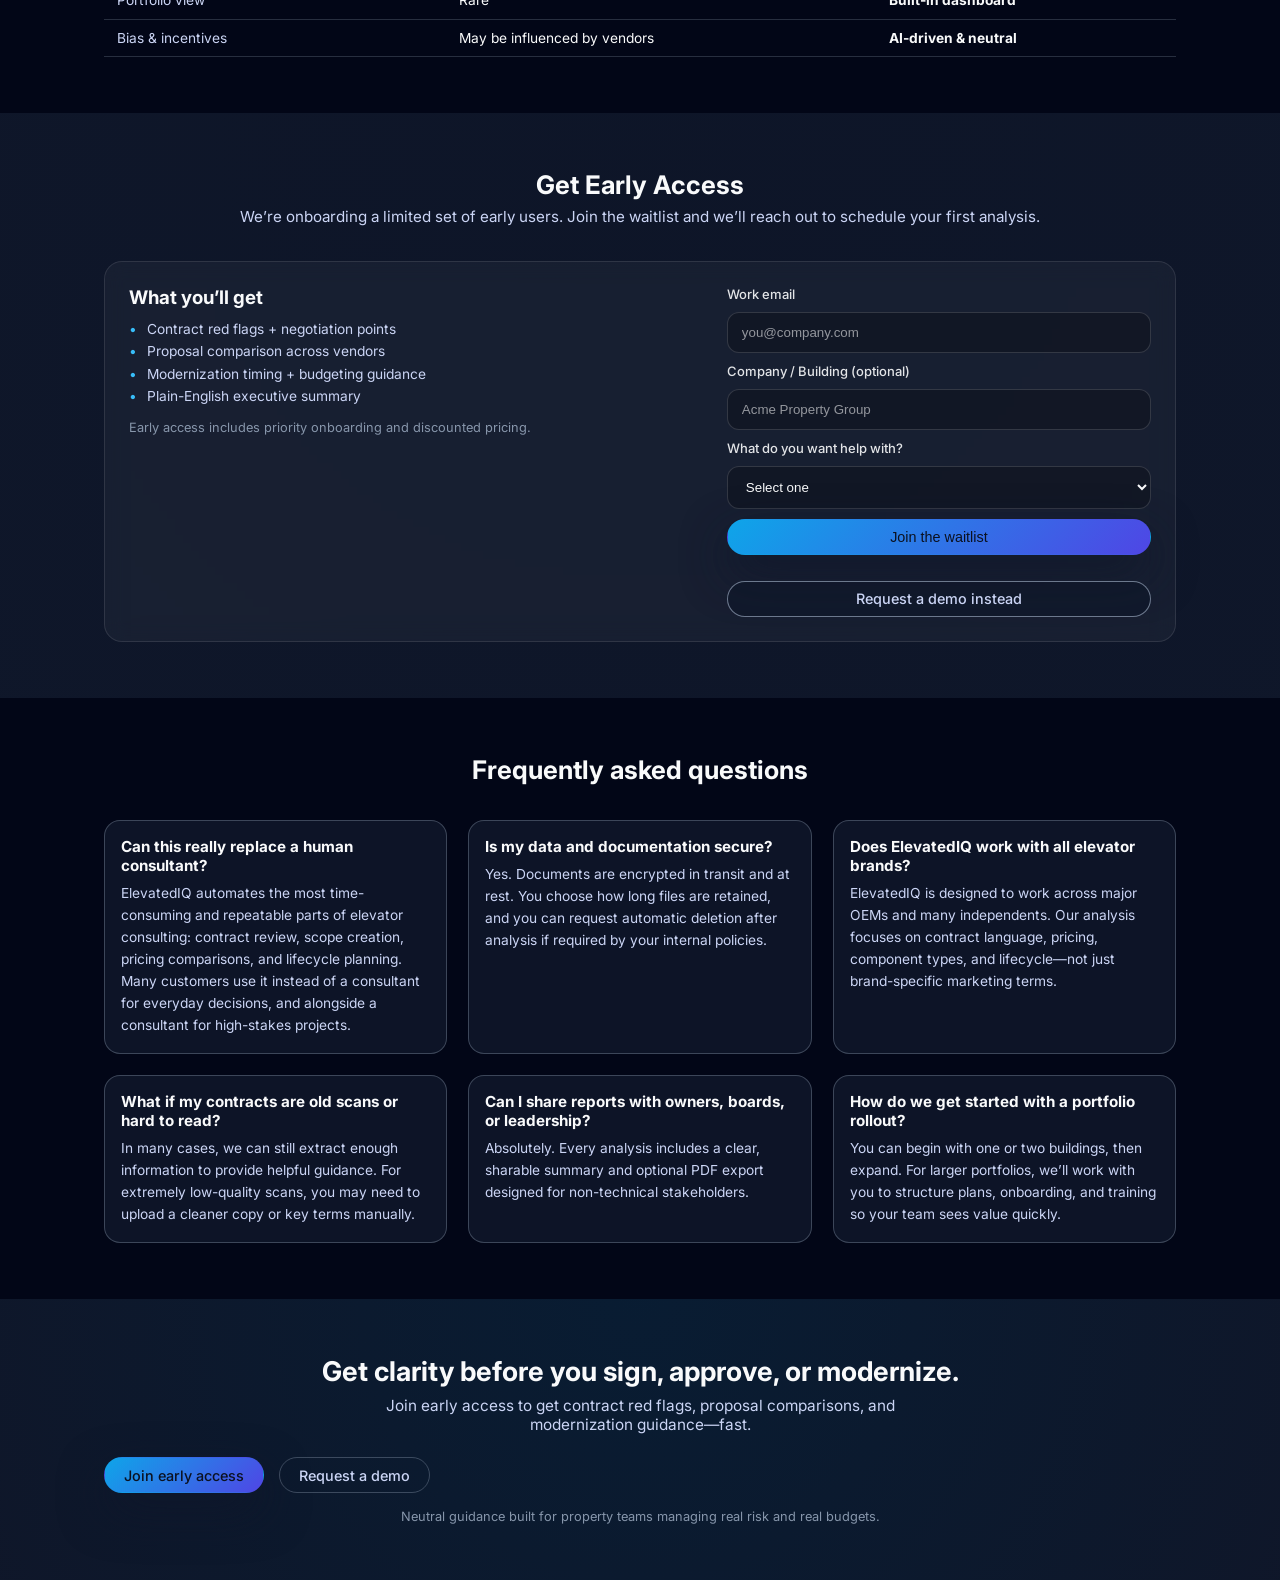
==== commit 3dc12674: "Enhance index.html with early access and FAQ sections Added early access and FAQ sections with CTA." ====
--- a/index.html
+++ b/index.html
@@ -391,7 +391,8 @@
     </section>
 
     <!-- FAQ --><!-- EARLY ACCESS / WAITLIST -->
-<section class="section" id="early-access">
+<!-- EARLY ACCESS / WAITLIST -->
+<section class="section section-alt" id="early-access">
   <div class="container">
     <div class="section-header">
       <h2>Get Early Access</h2>
@@ -440,7 +441,9 @@
   </div>
 </section>
 
-      <div class="container">
+<!-- FAQ -->
+<section class="section" id="faq">
+  <div class="container">
         <div class="section-header">
           <h2>Frequently asked questions</h2>
         </div>
@@ -491,6 +494,25 @@
         </div>
       </div>
     </section>
+   <!-- CTA -->
+<section class="section cta-section" id="cta">
+  <div class="container cta-inner">
+    <div class="cta-content">
+      <h2>Get clarity before you sign, approve, or modernize.</h2>
+      <p>
+        Join early access to get contract red flags, proposal comparisons, and modernization guidance—fast.
+      </p>
+      <div class="hero-ctas">
+        <a href="#early-access" class="btn btn-primary">Join early access</a>
+        <a href="#contact" class="btn btn-ghost">Request a demo</a>
+      </div>
+      <div class="hero-footnote">
+        Neutral guidance built for property teams managing real risk and real budgets.
+      </div>
+    </div>
+  </div>
+</section>
+ 
 <script>
   document.addEventListener('DOMContentLoaded', function () {
     const form = document.getElementById("waitlistForm");
--- a/styles.css
+++ b/styles.css
@@ -848,3 +848,63 @@
     text-align: left;
   }
 }
+/* =========================
+   EARLY ACCESS / WAITLIST
+   ========================= */
+
+.cta-card {
+  display: grid;
+  grid-template-columns: 1.15fr 0.85fr;
+  gap: 24px;
+  padding: 24px;
+  border-radius: 18px;
+  border: 1px solid rgba(255, 255, 255, 0.10);
+  background: rgba(255, 255, 255, 0.04);
+  backdrop-filter: blur(10px);
+}
+
+.form {
+  display: flex;
+  flex-direction: column;
+  gap: 10px;
+}
+
+.label {
+  font-size: 13px;
+  font-weight: 500;
+  opacity: 0.9;
+}
+
+.input {
+  width: 100%;
+  padding: 12px 14px;
+  border-radius: 12px;
+  border: 1px solid rgba(255, 255, 255, 0.14);
+  background: rgba(0, 0, 0, 0.22);
+  color: inherit;
+  outline: none;
+}
+
+.input::placeholder {
+  color: rgba(255, 255, 255, 0.55);
+}
+
+.input:focus {
+  border-color: rgba(255, 255, 255, 0.28);
+  box-shadow: 0 0 0 4px rgba(255, 255, 255, 0.06);
+}
+
+.tiny {
+  font-size: 12px;
+  margin: 6px 0 0;
+}
+
+@media (max-width: 900px) {
+  .cta-card {
+    grid-template-columns: 1fr;
+  }
+}
+.btn.block {
+  width: 100%;
+  justify-content: center;
+}
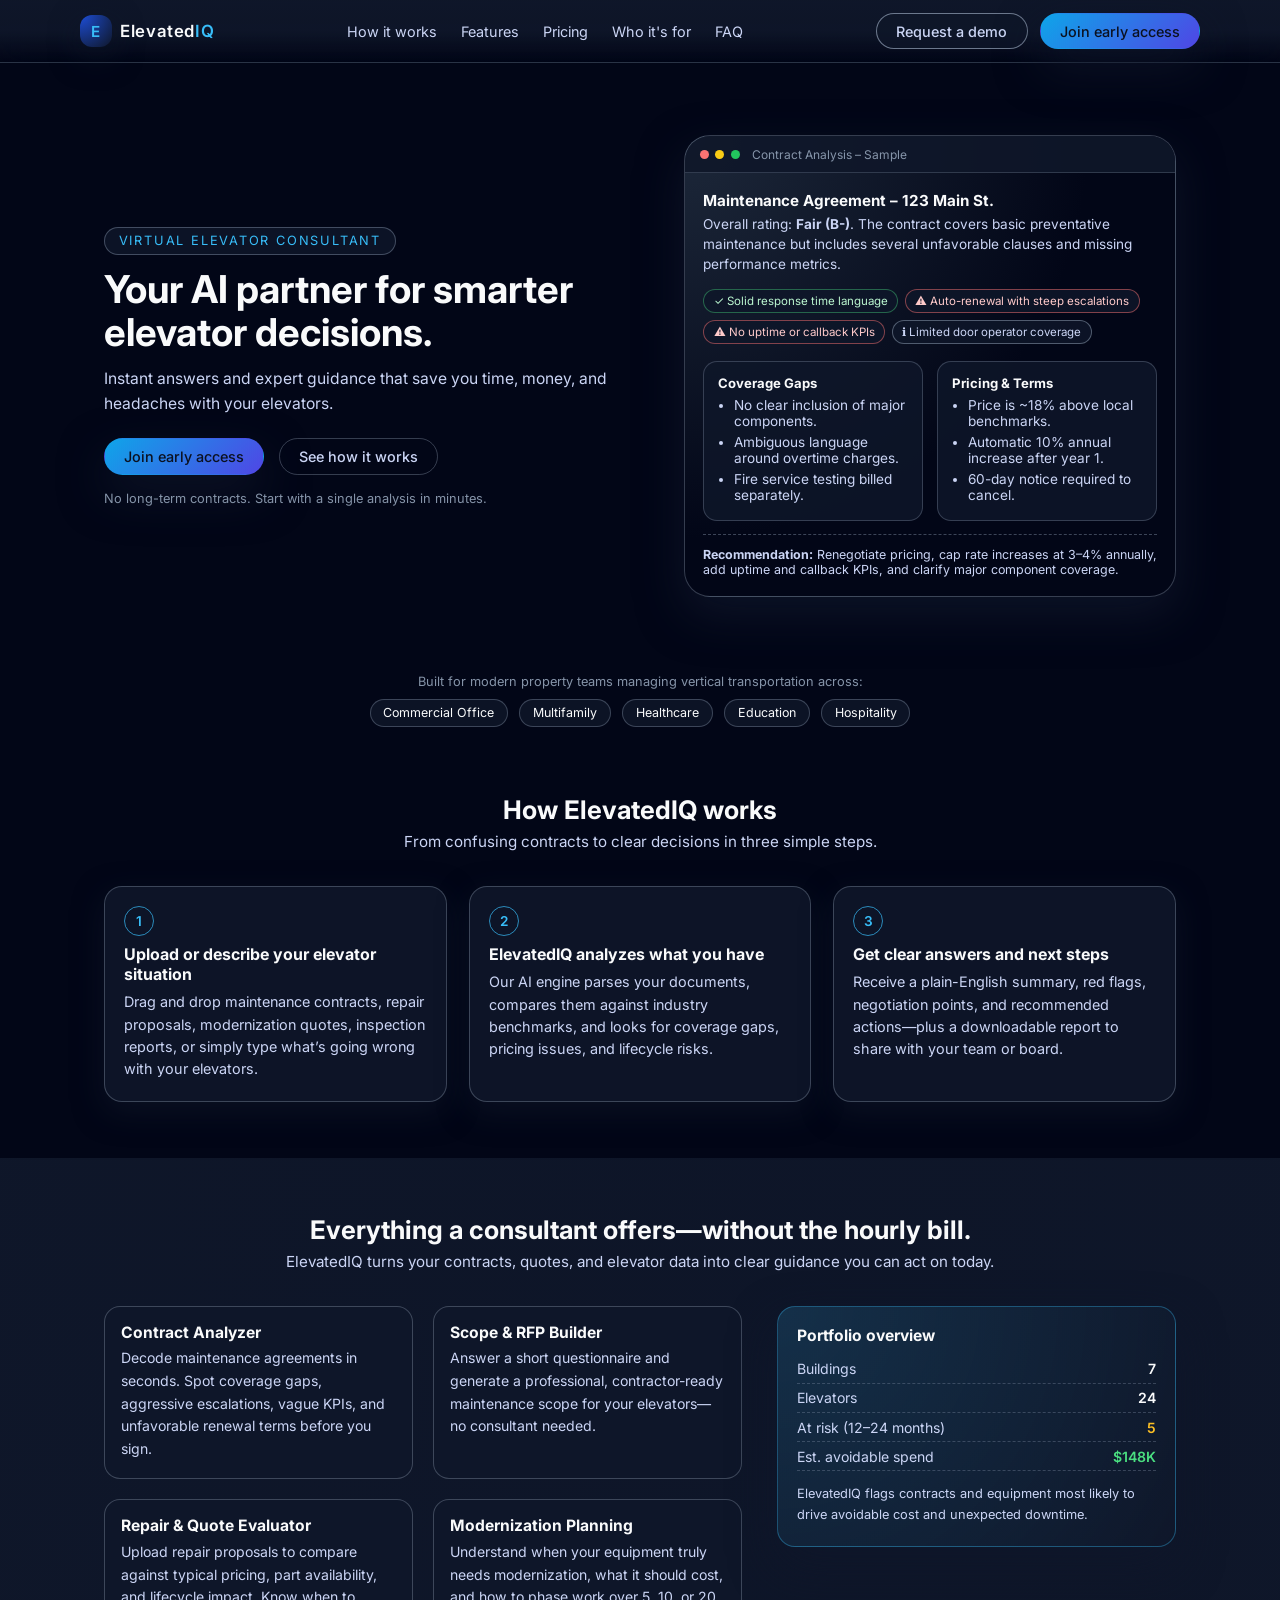
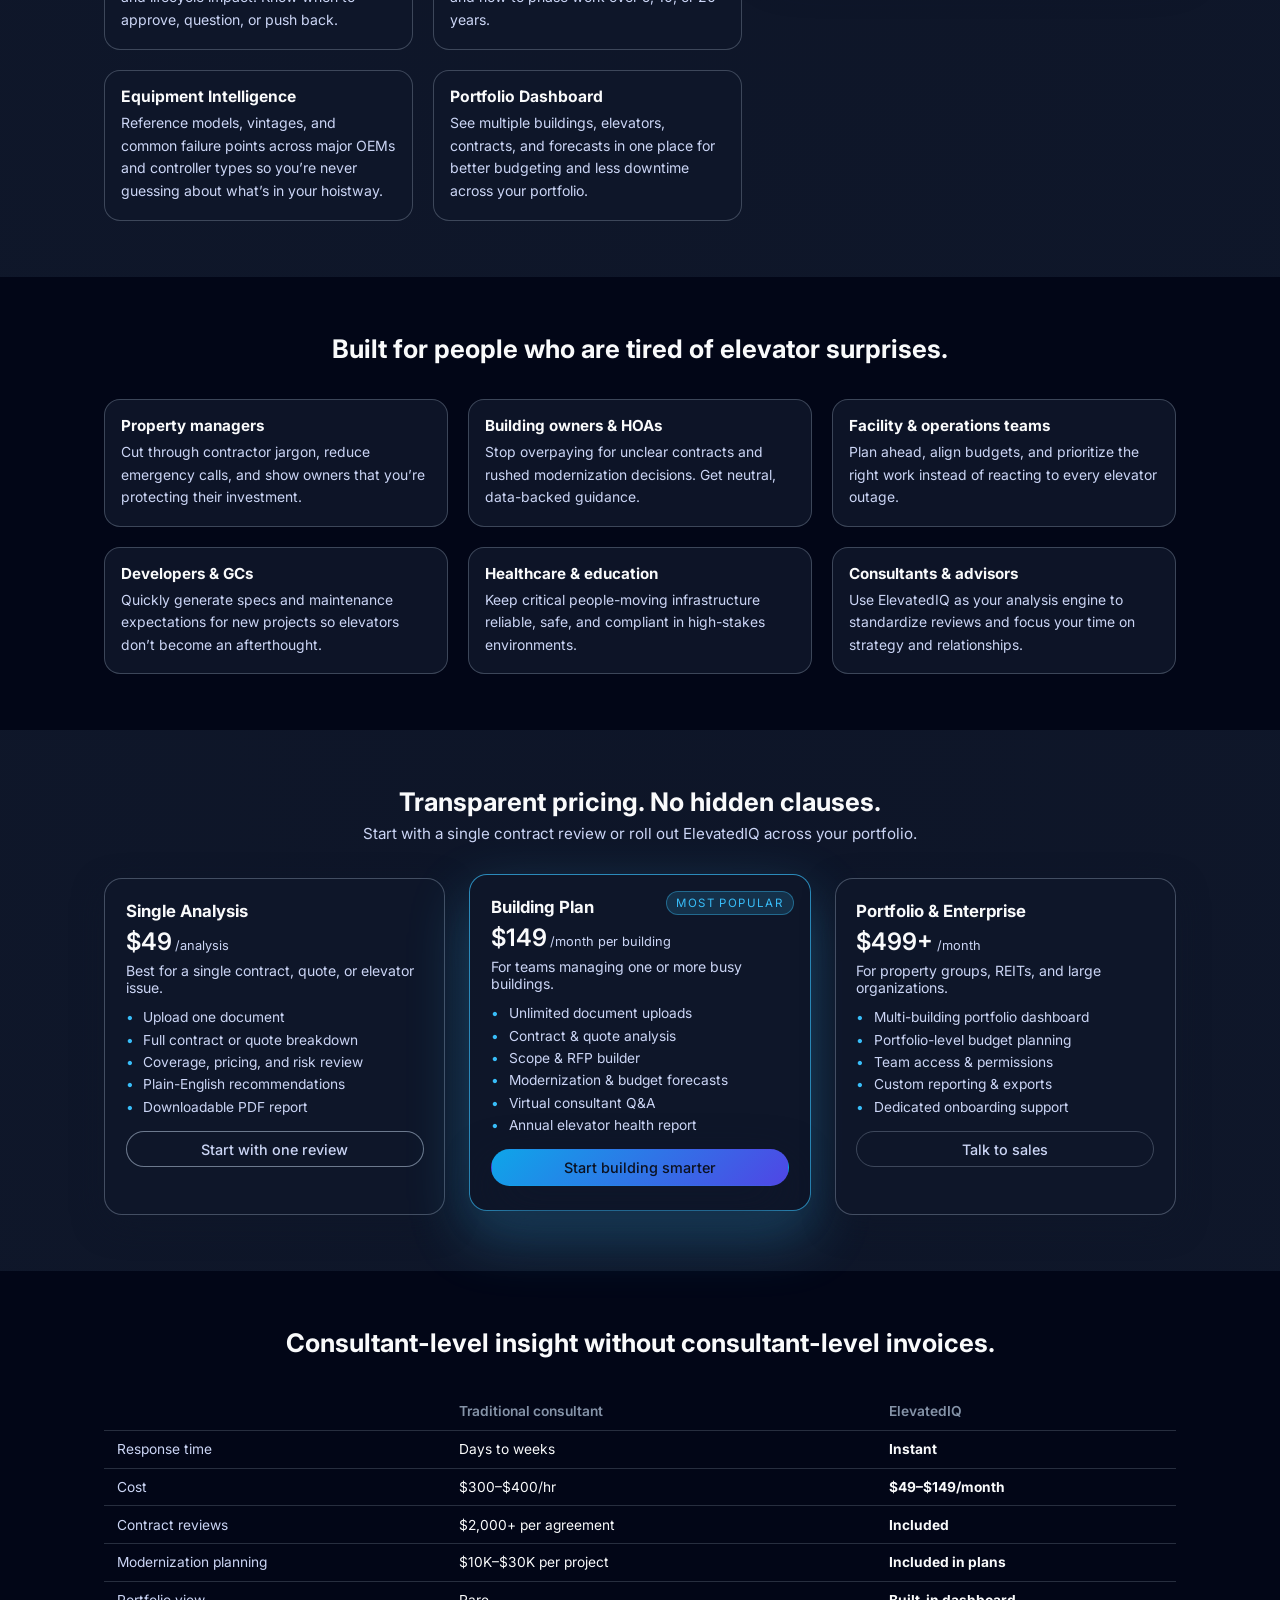
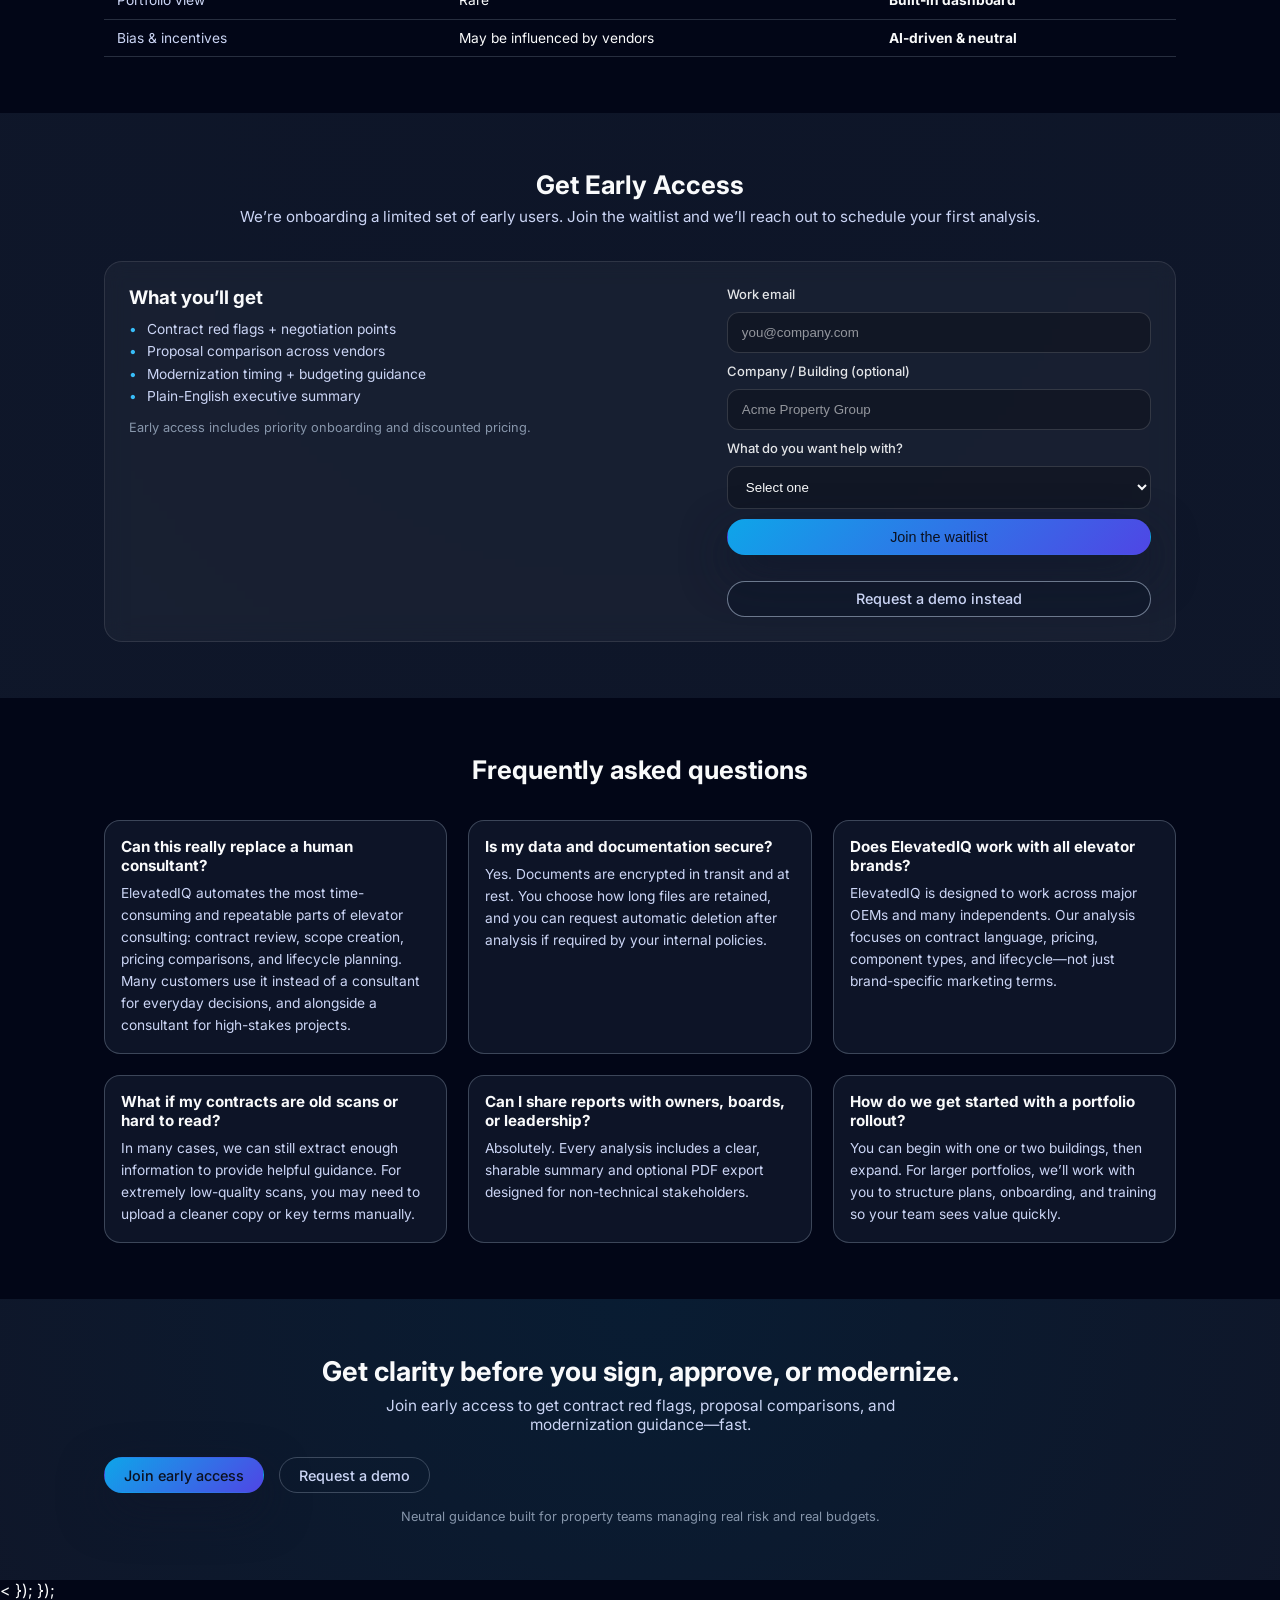
==== commit b5c26257: "Modify waitlist form action and submission logic Updated form action and improved form submission ha" ====
--- a/index.html
+++ b/index.html
@@ -414,7 +414,7 @@
         </p>
       </div>
 
-      <form id="waitlistForm" class="form" method="POST">
+      <form id="waitlistForm" class="form" method="POST" action="https://formspree.io/f/mbdjwbnq">
         <label class="label" for="email">Work email</label>
         <input id="email" class="input" type="email" name="email" placeholder="you@company.com" required />
 
@@ -513,25 +513,42 @@
   </div>
 </section>
  
-<script>
+<<script>
   document.addEventListener('DOMContentLoaded', function () {
+    // Keep footer year replacement if you still have it elsewhere.
+    const copy = document.querySelector('.footer-copy');
+    if (copy) {
+      copy.innerHTML = copy.innerHTML.replace('{year}', new Date().getFullYear());
+    }
+
     const form = document.getElementById("waitlistForm");
     const statusEl = document.getElementById("waitlistStatus");
-    if (!form) return;
-
-    form.addEventListener("submit", function (e) {
+    if (!form || !statusEl) return;
+
+    form.addEventListener("submit", async function (e) {
       e.preventDefault();
-      statusEl.textContent = "Opening your email client…";
-
-      const data = new FormData(form);
-      const body =
-        `Email: ${data.get("email")}\n` +
-        `Company: ${data.get("company") || ""}\n` +
-        `Use case: ${data.get("useCase")}\n`;
-
-      window.location.href =
-        "mailto:hello@elevatediq.com?subject=ElevatedIQ%20Waitlist&body=" +
-        encodeURIComponent(body);
+      statusEl.textContent = "Submitting…";
+
+      try {
+        const res = await fetch(form.action, {
+          method: "POST",
+          body: new FormData(form),
+          headers: { "Accept": "application/json" }
+        });
+
+        if (res.ok) {
+          form.reset();
+          statusEl.textContent = "You’re in. We’ll reach out shortly.";
+        } else {
+          statusEl.textContent = "Something went wrong. Please try again.";
+        }
+      } catch (err) {
+        statusEl.textContent = "Network error. Please try again.";
+      }
     });
   });
 </script>
+
+    });
+  });
+</script>
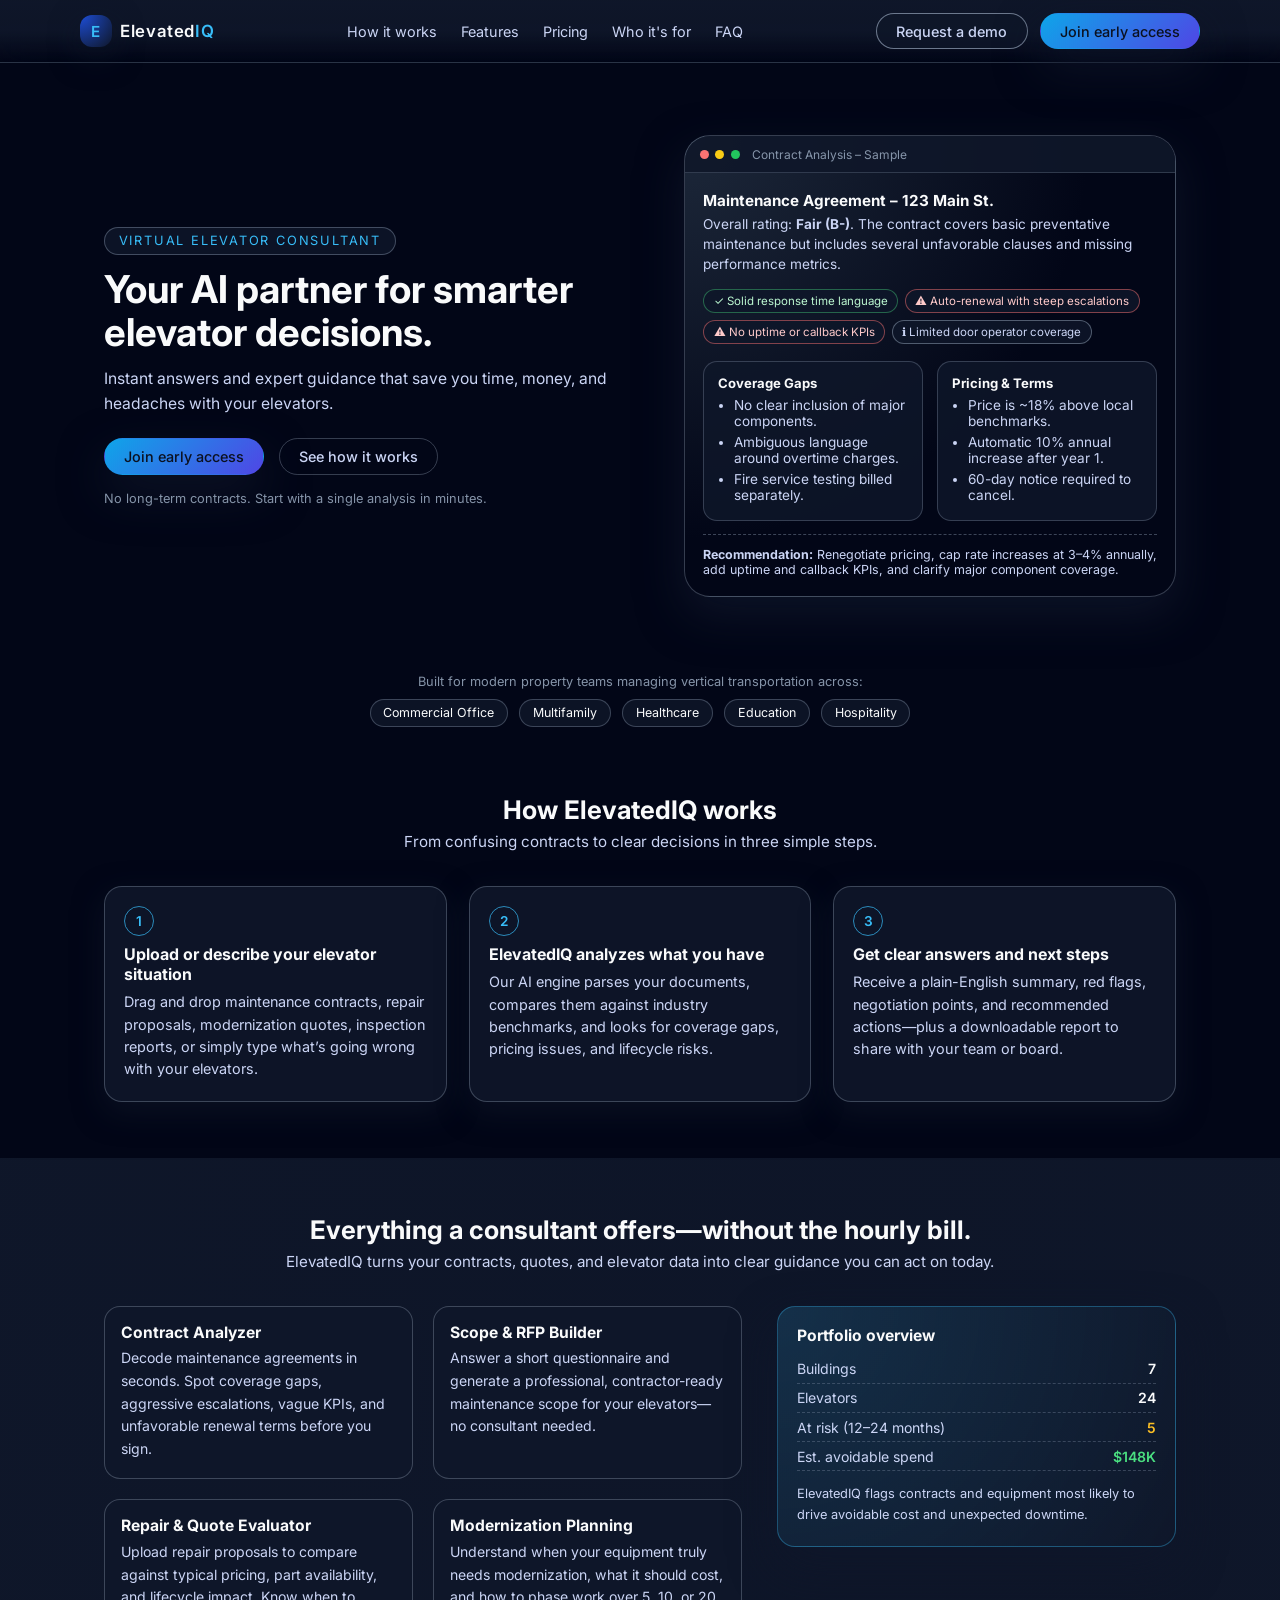
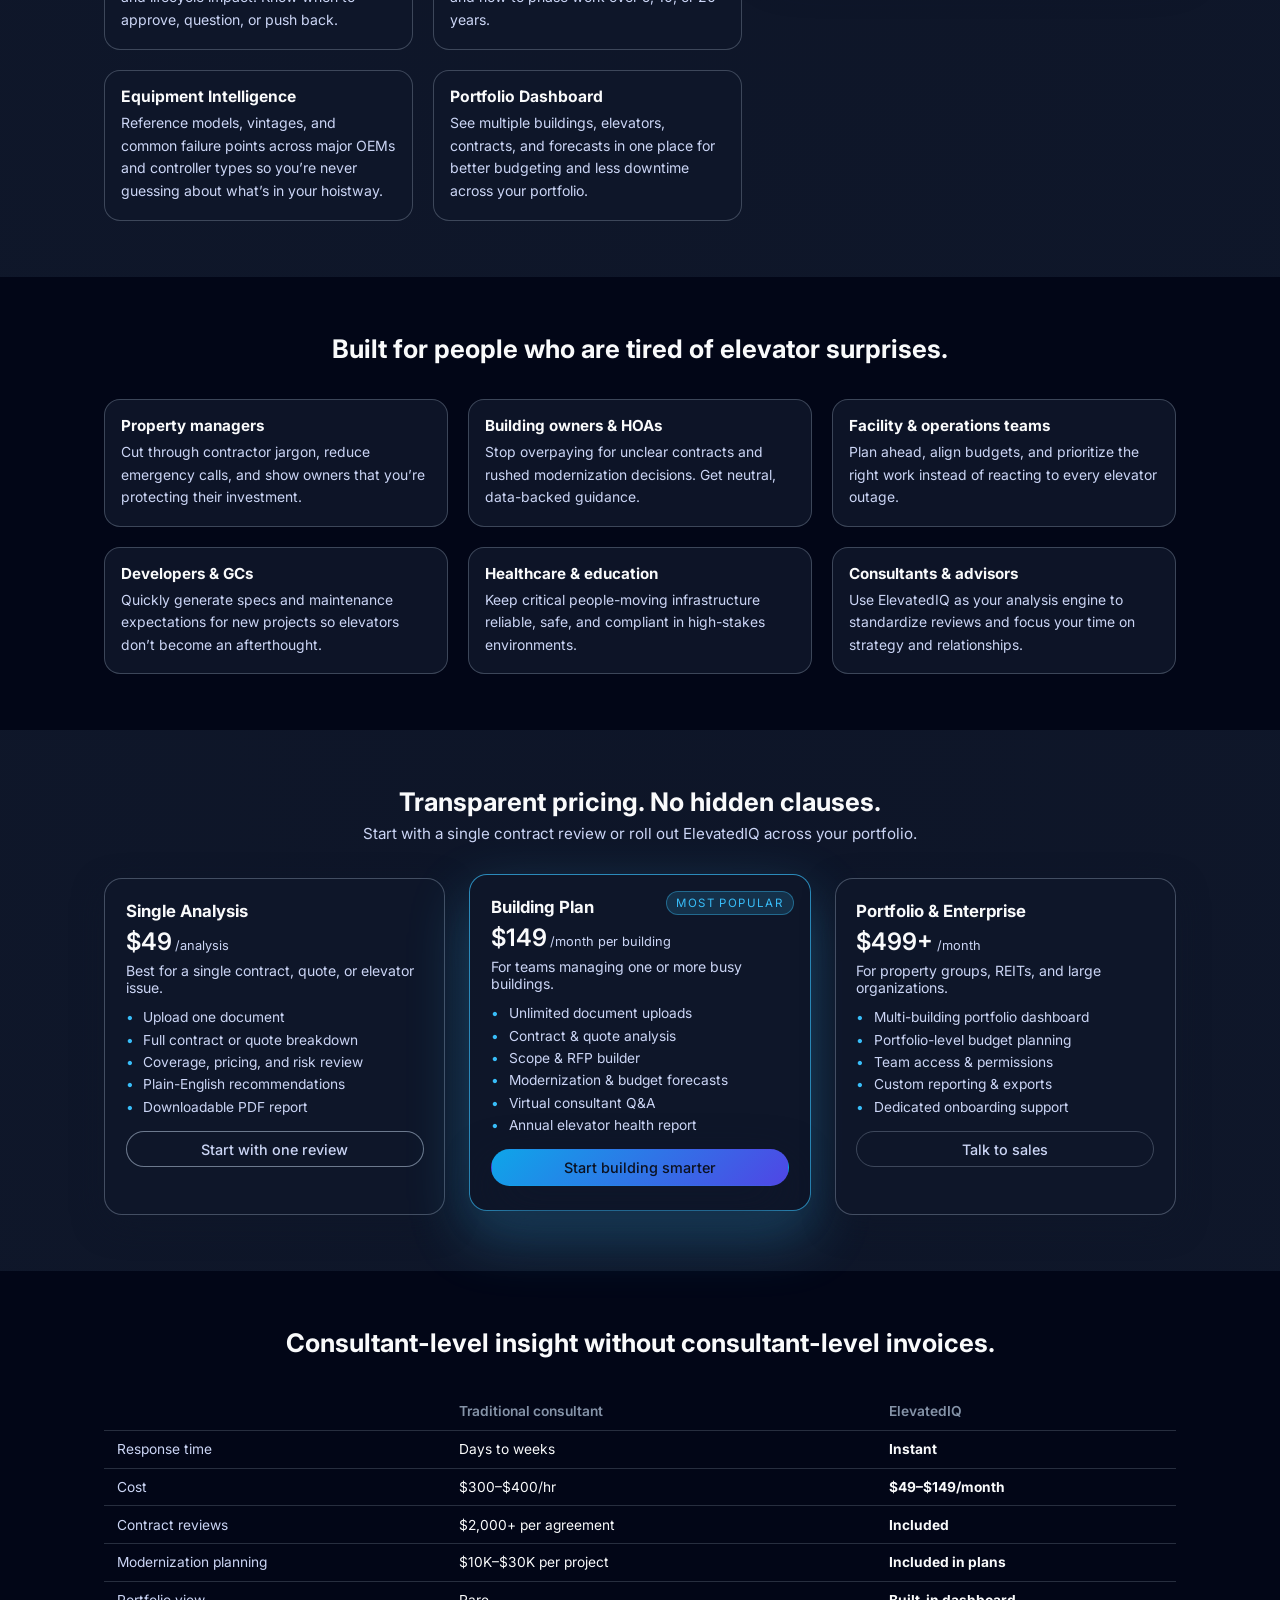
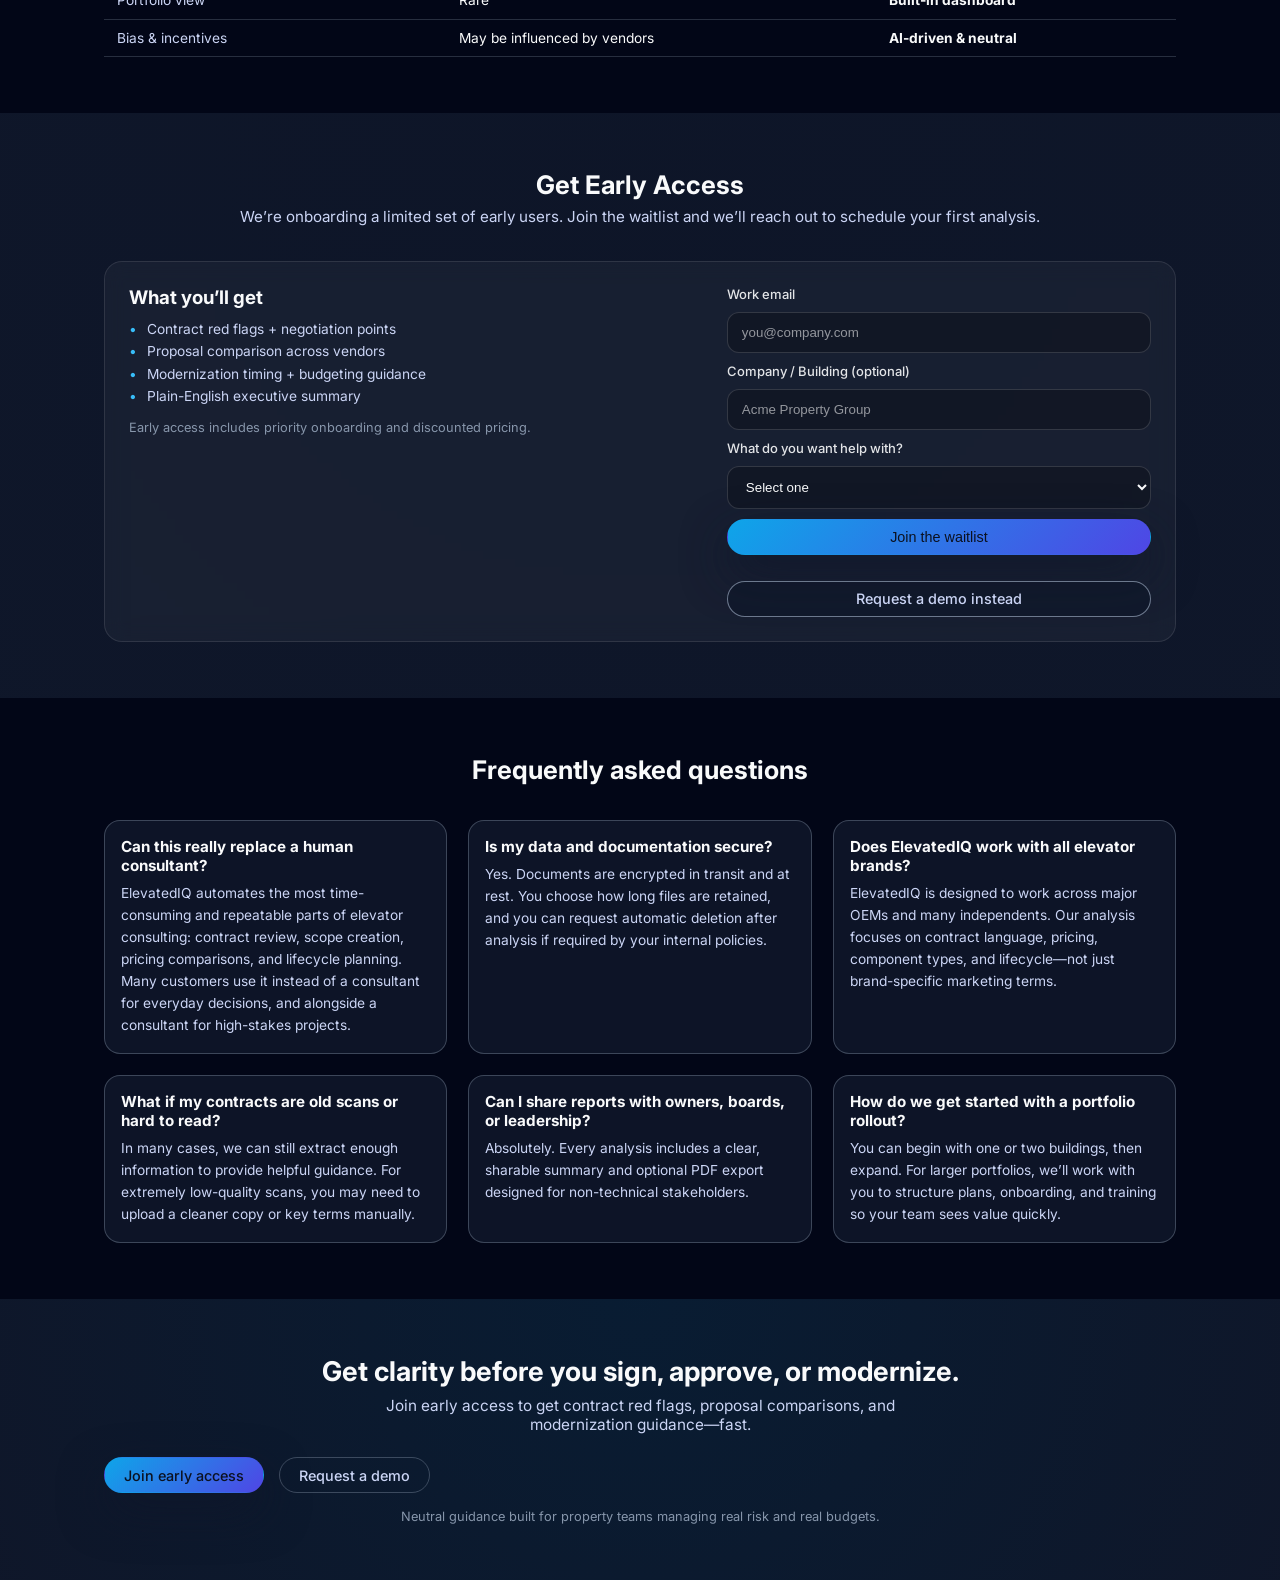
==== commit 664448c9: "Clean up script by removing footer year logic Removed unused footer year replacement code from scrip" ====
--- a/index.html
+++ b/index.html
@@ -513,16 +513,11 @@
   </div>
 </section>
  
-<<script>
+<script>
   document.addEventListener('DOMContentLoaded', function () {
-    // Keep footer year replacement if you still have it elsewhere.
-    const copy = document.querySelector('.footer-copy');
-    if (copy) {
-      copy.innerHTML = copy.innerHTML.replace('{year}', new Date().getFullYear());
-    }
-
     const form = document.getElementById("waitlistForm");
     const statusEl = document.getElementById("waitlistStatus");
+
     if (!form || !statusEl) return;
 
     form.addEventListener("submit", async function (e) {
@@ -549,6 +544,3 @@
   });
 </script>
 
-    });
-  });
-</script>
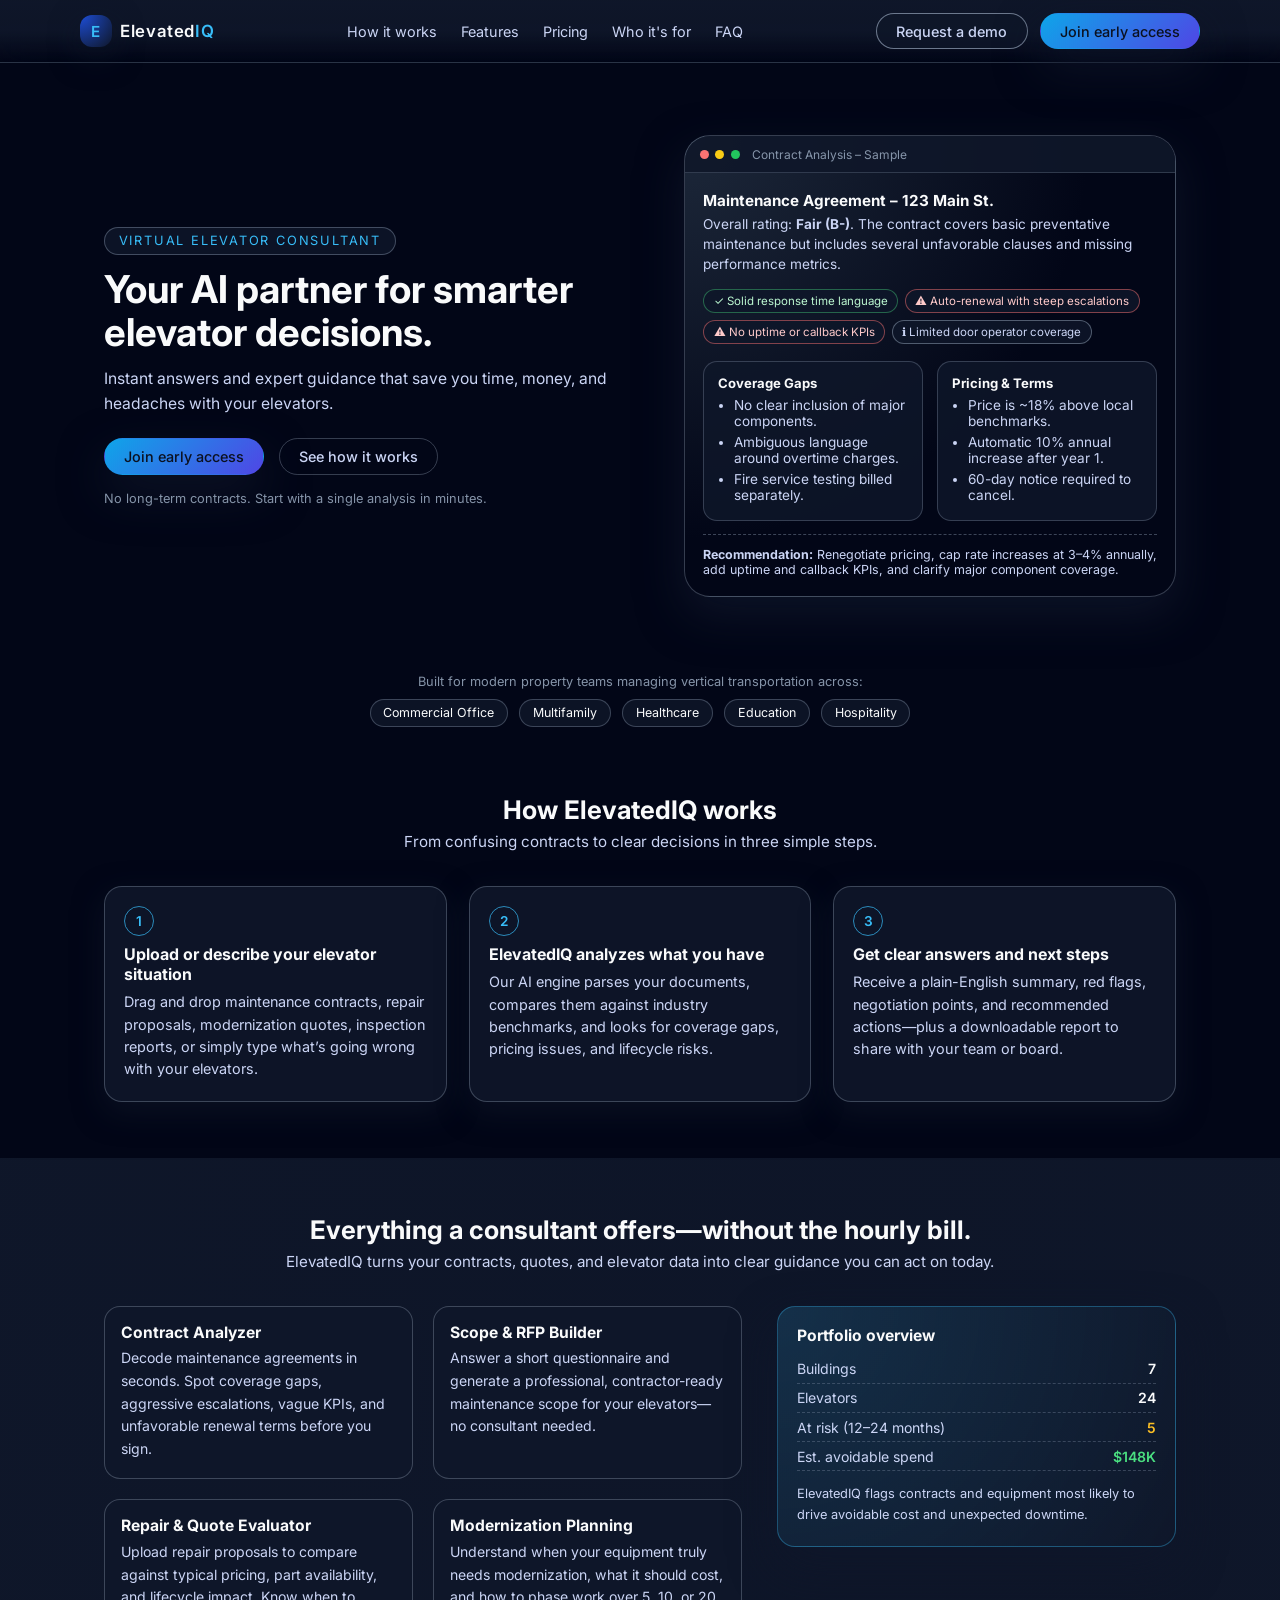
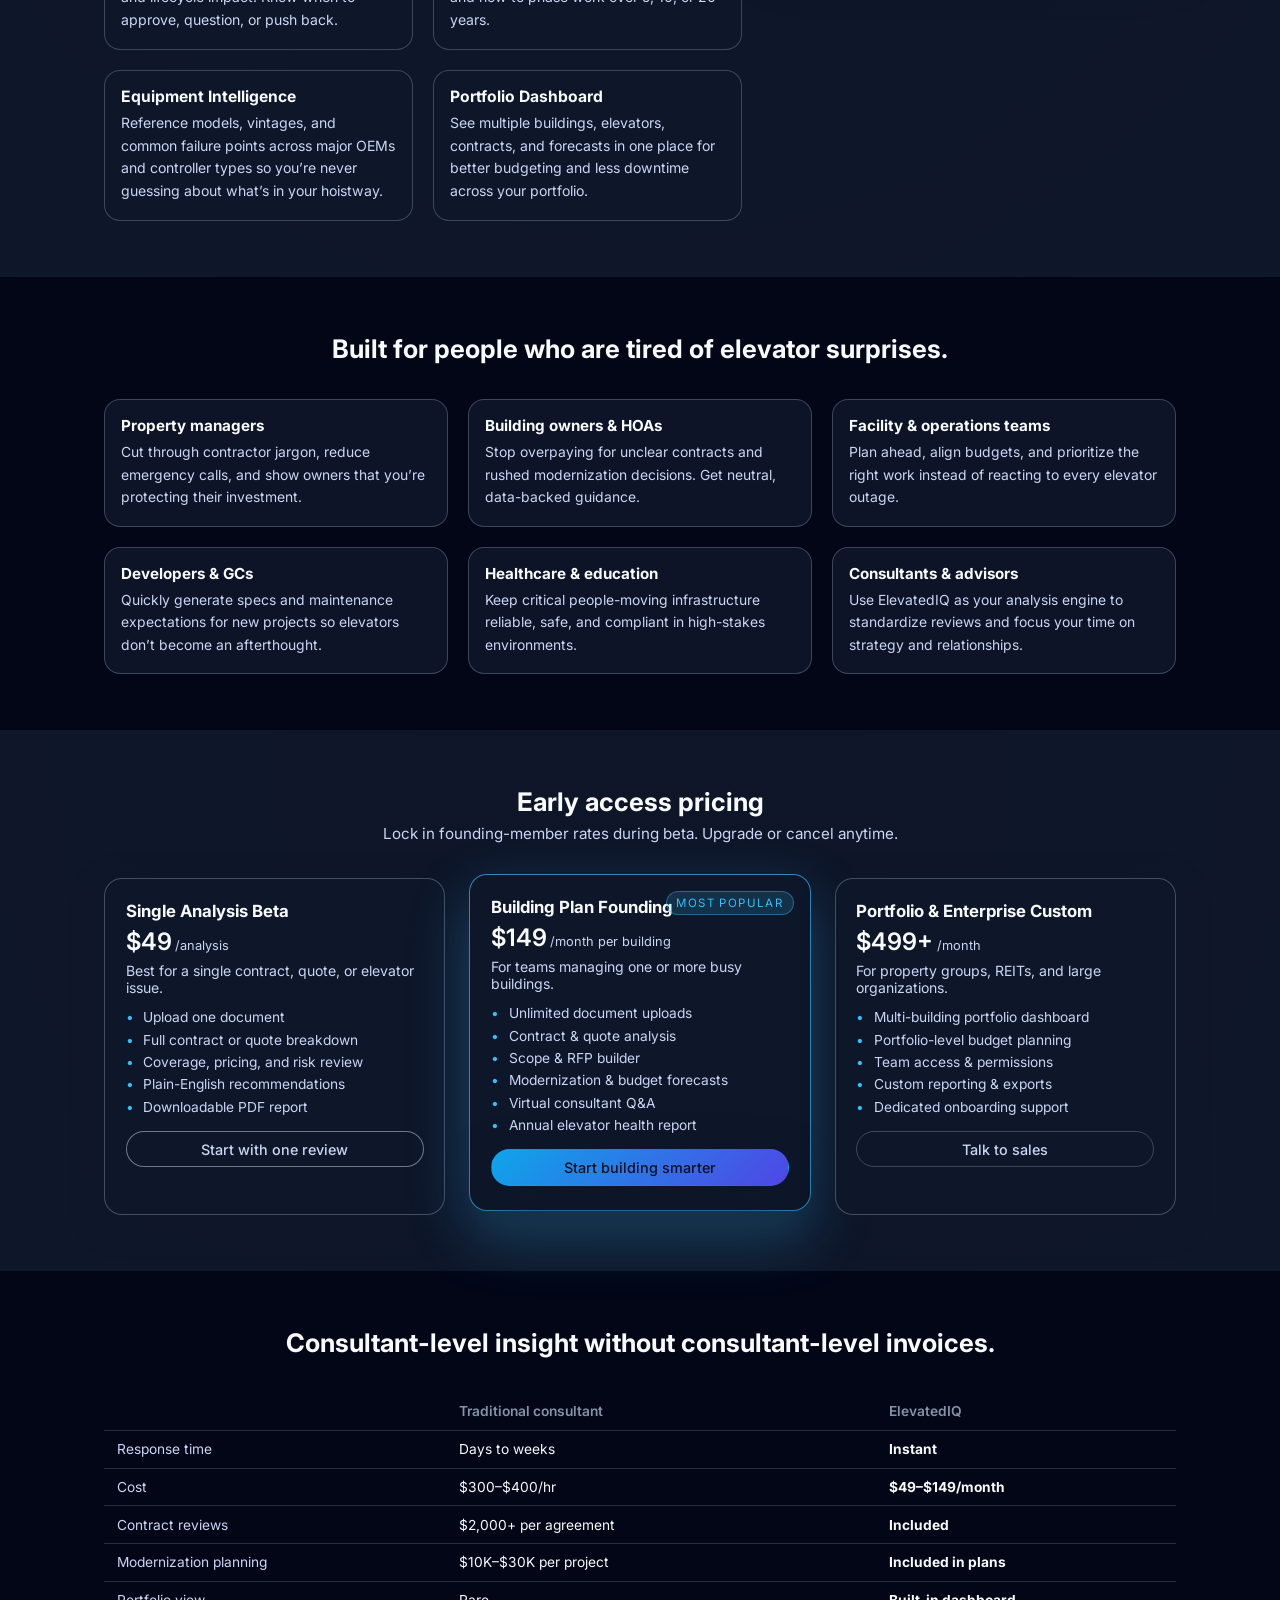
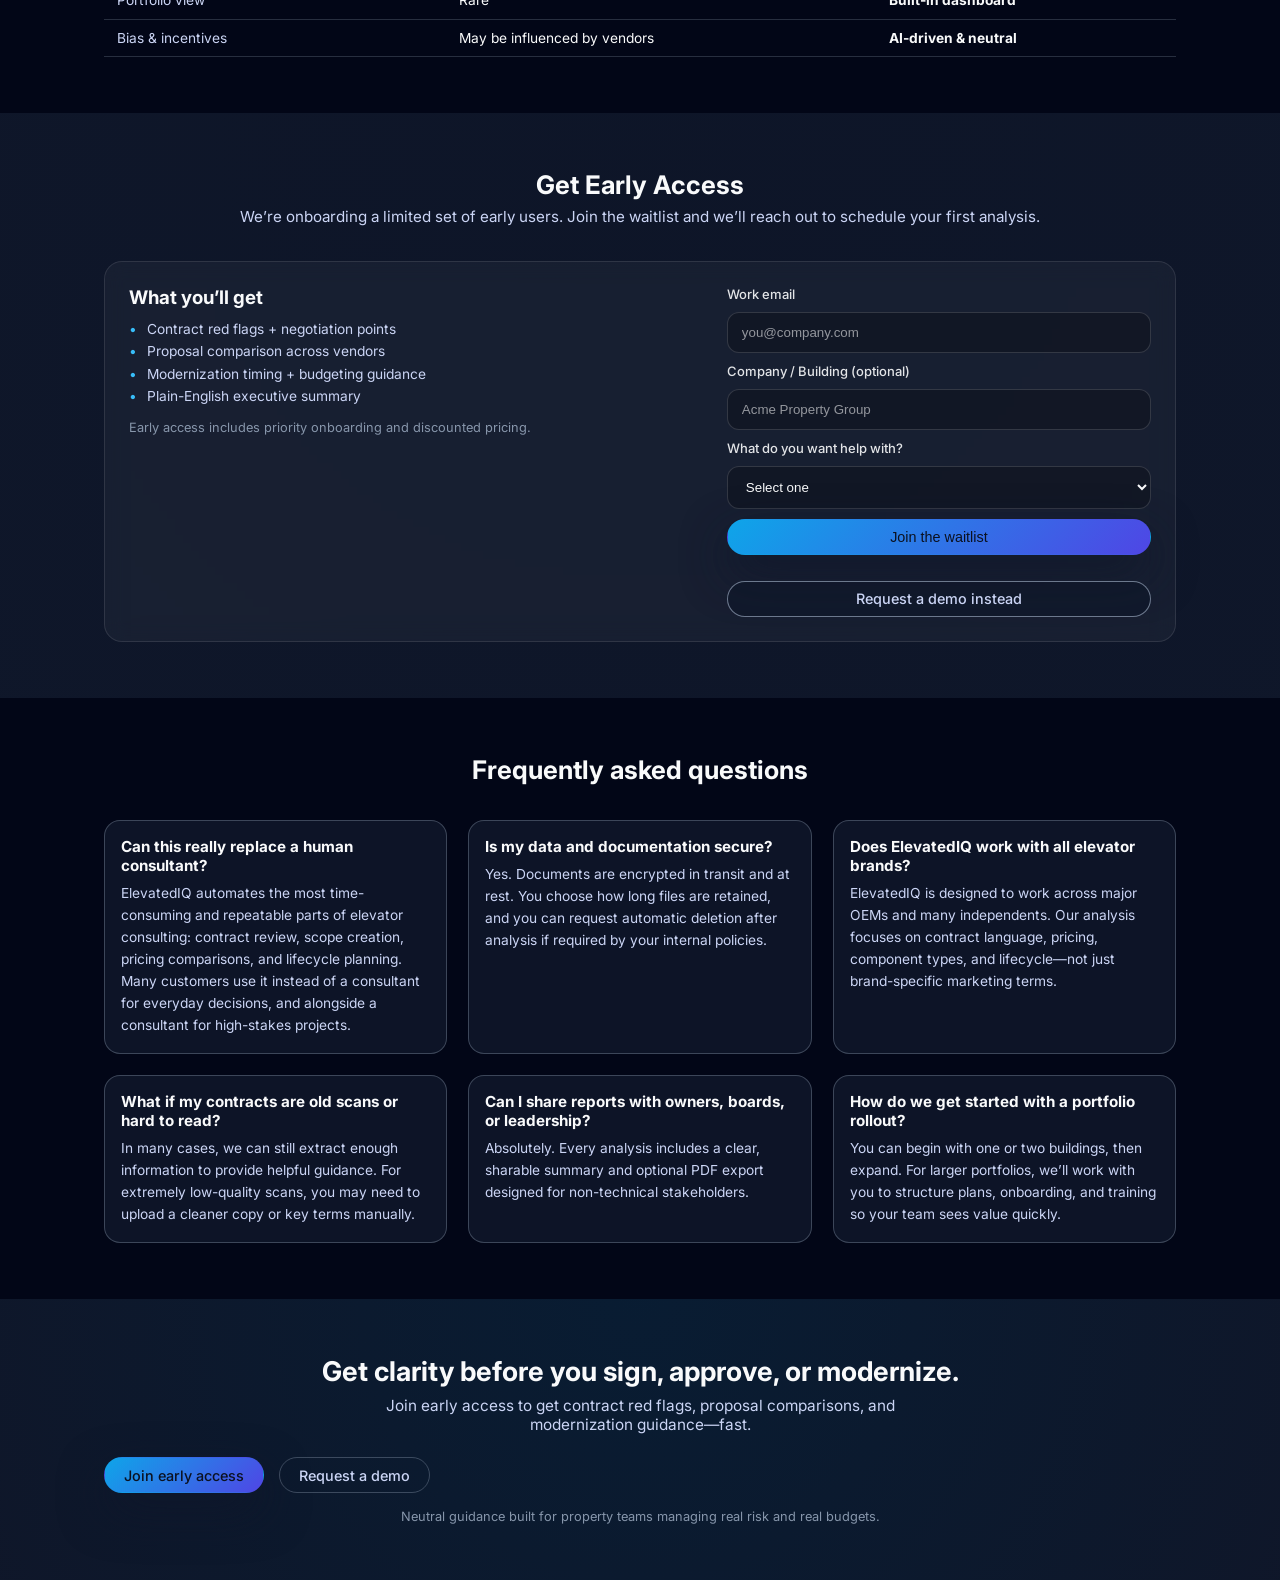
==== commit b0f259b7: "Update pricing section with early access details" ====
--- a/index.html
+++ b/index.html
@@ -287,12 +287,12 @@
     <section class="section section-alt" id="pricing">
       <div class="container">
         <div class="section-header">
-          <h2>Transparent pricing. No hidden clauses.</h2>
-          <p>Start with a single contract review or roll out ElevatedIQ across your portfolio.</p>
+          <h2>Early access pricing</h2>
+<p>Lock in founding-member rates during beta. Upgrade or cancel anytime.</p>
         </div>
         <div class="pricing-grid">
           <div class="pricing-card">
-            <h3>Single Analysis</h3>
+            <h3>Single Analysis <span class="plan-pill">Beta</span></h3>
             <p class="price">$49<span>/analysis</span></p>
             <p class="pricing-desc">Best for a single contract, quote, or elevator issue.</p>
             <ul class="pricing-list">
@@ -302,12 +302,12 @@
               <li>Plain-English recommendations</li>
               <li>Downloadable PDF report</li>
             </ul>
-            <a href="#cta" class="btn btn-outline block">Start with one review</a>
+            <a href="#early-access" class="btn btn-outline block">Start with one review</a>
           </div>
 
           <div class="pricing-card pricing-card--highlight">
             <div class="badge">Most popular</div>
-            <h3>Building Plan</h3>
+            <h3>Building Plan <span class="plan-pill">Founding</span></h3>
             <p class="price">$149<span>/month per building</span></p>
             <p class="pricing-desc">For teams managing one or more busy buildings.</p>
             <ul class="pricing-list">
@@ -318,11 +318,11 @@
               <li>Virtual consultant Q&A</li>
               <li>Annual elevator health report</li>
             </ul>
-            <a href="#cta" class="btn btn-primary block">Start building smarter</a>
+            <a href="#early-access" class="btn btn-primary block">Start building smarter</a>
           </div>
 
           <div class="pricing-card">
-            <h3>Portfolio & Enterprise</h3>
+            <h3>Portfolio & Enterprise <span class="plan-pill">Custom</span></h3>
             <p class="price">$499+<span>/month</span></p>
             <p class="pricing-desc">For property groups, REITs, and large organizations.</p>
             <ul class="pricing-list">
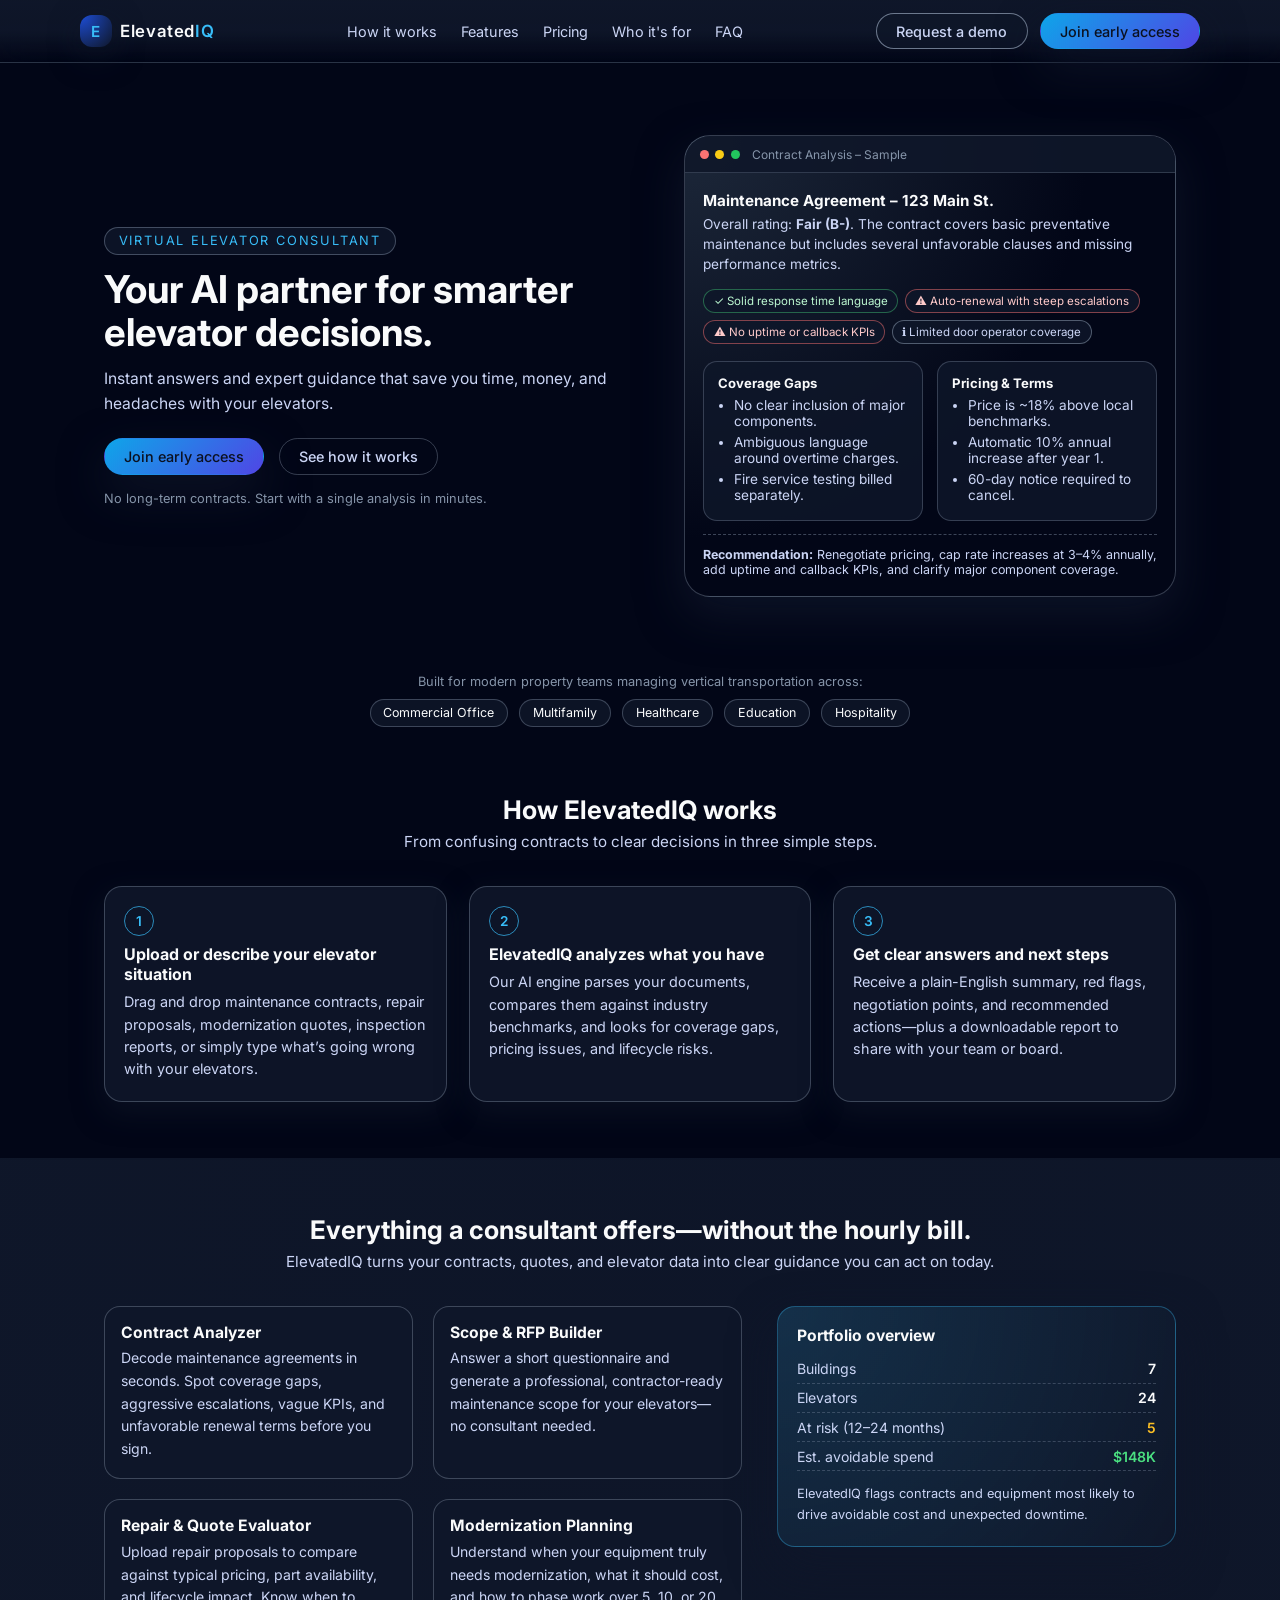
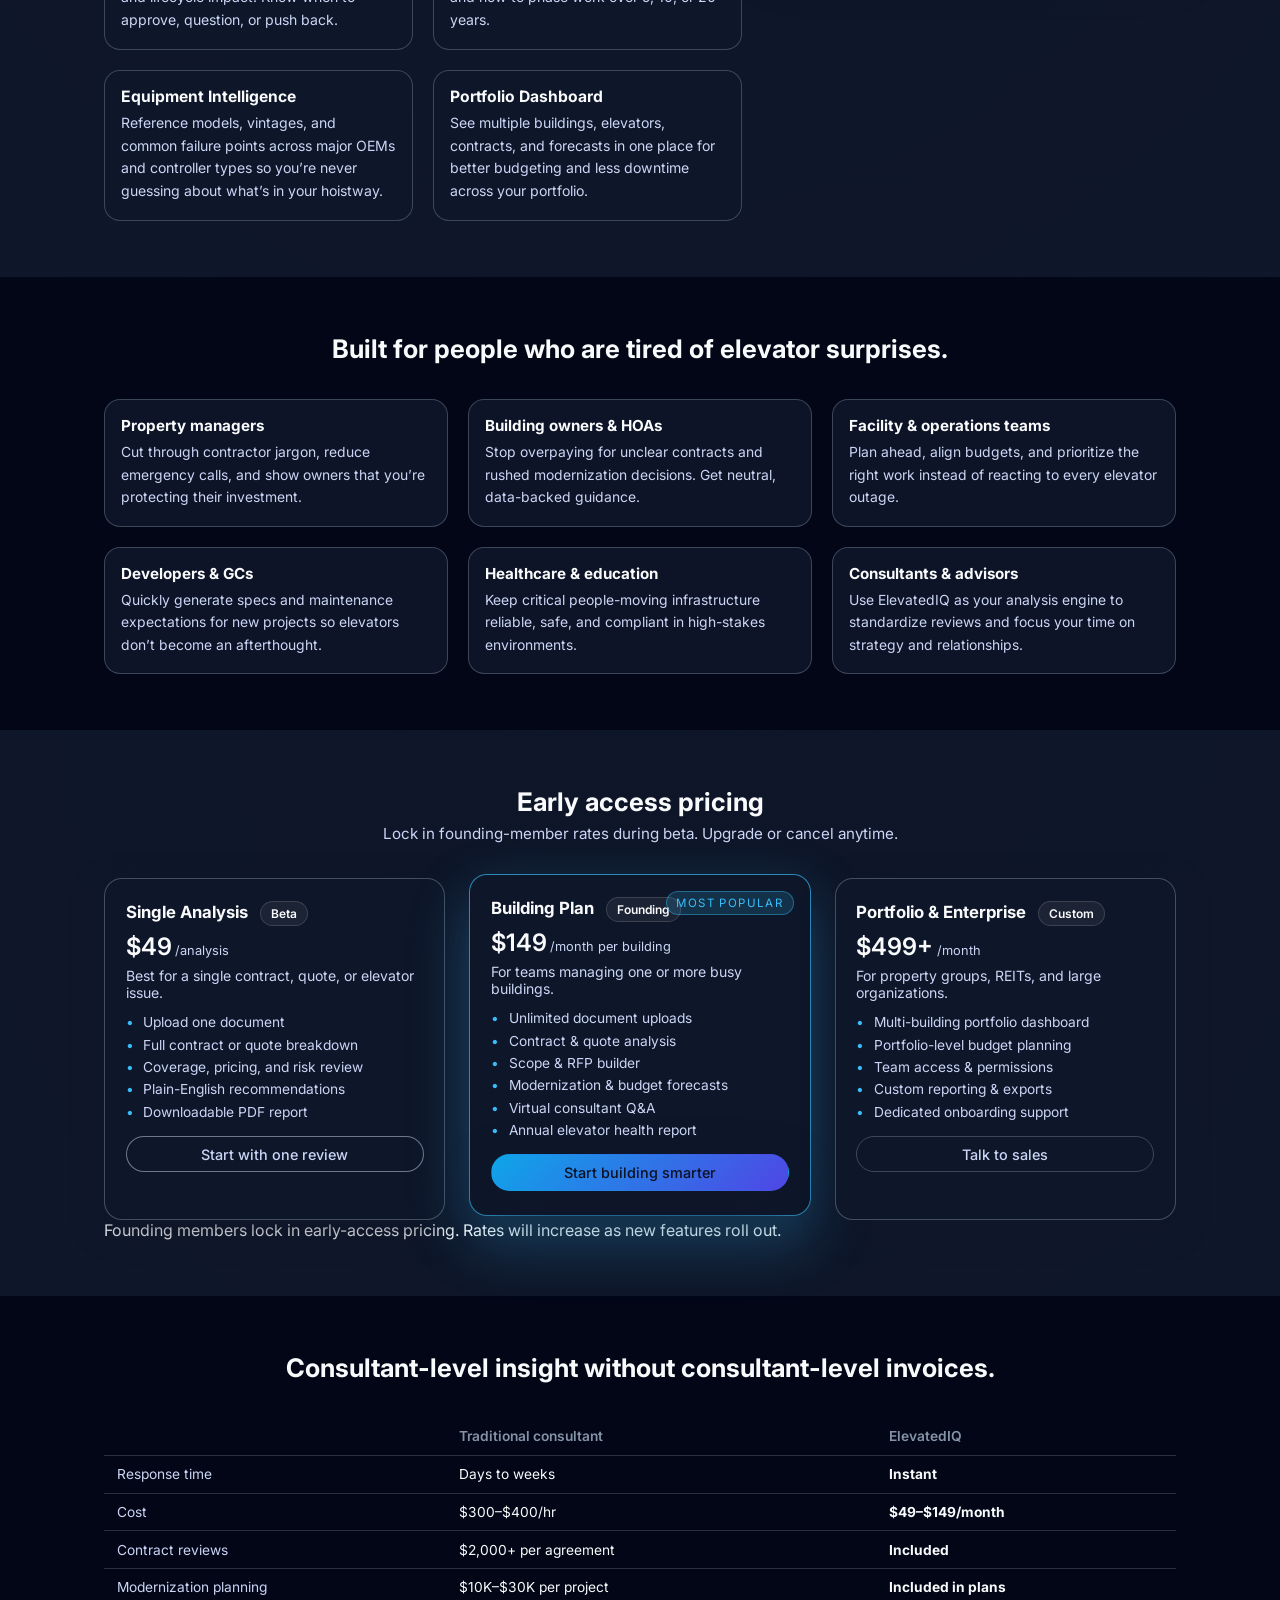
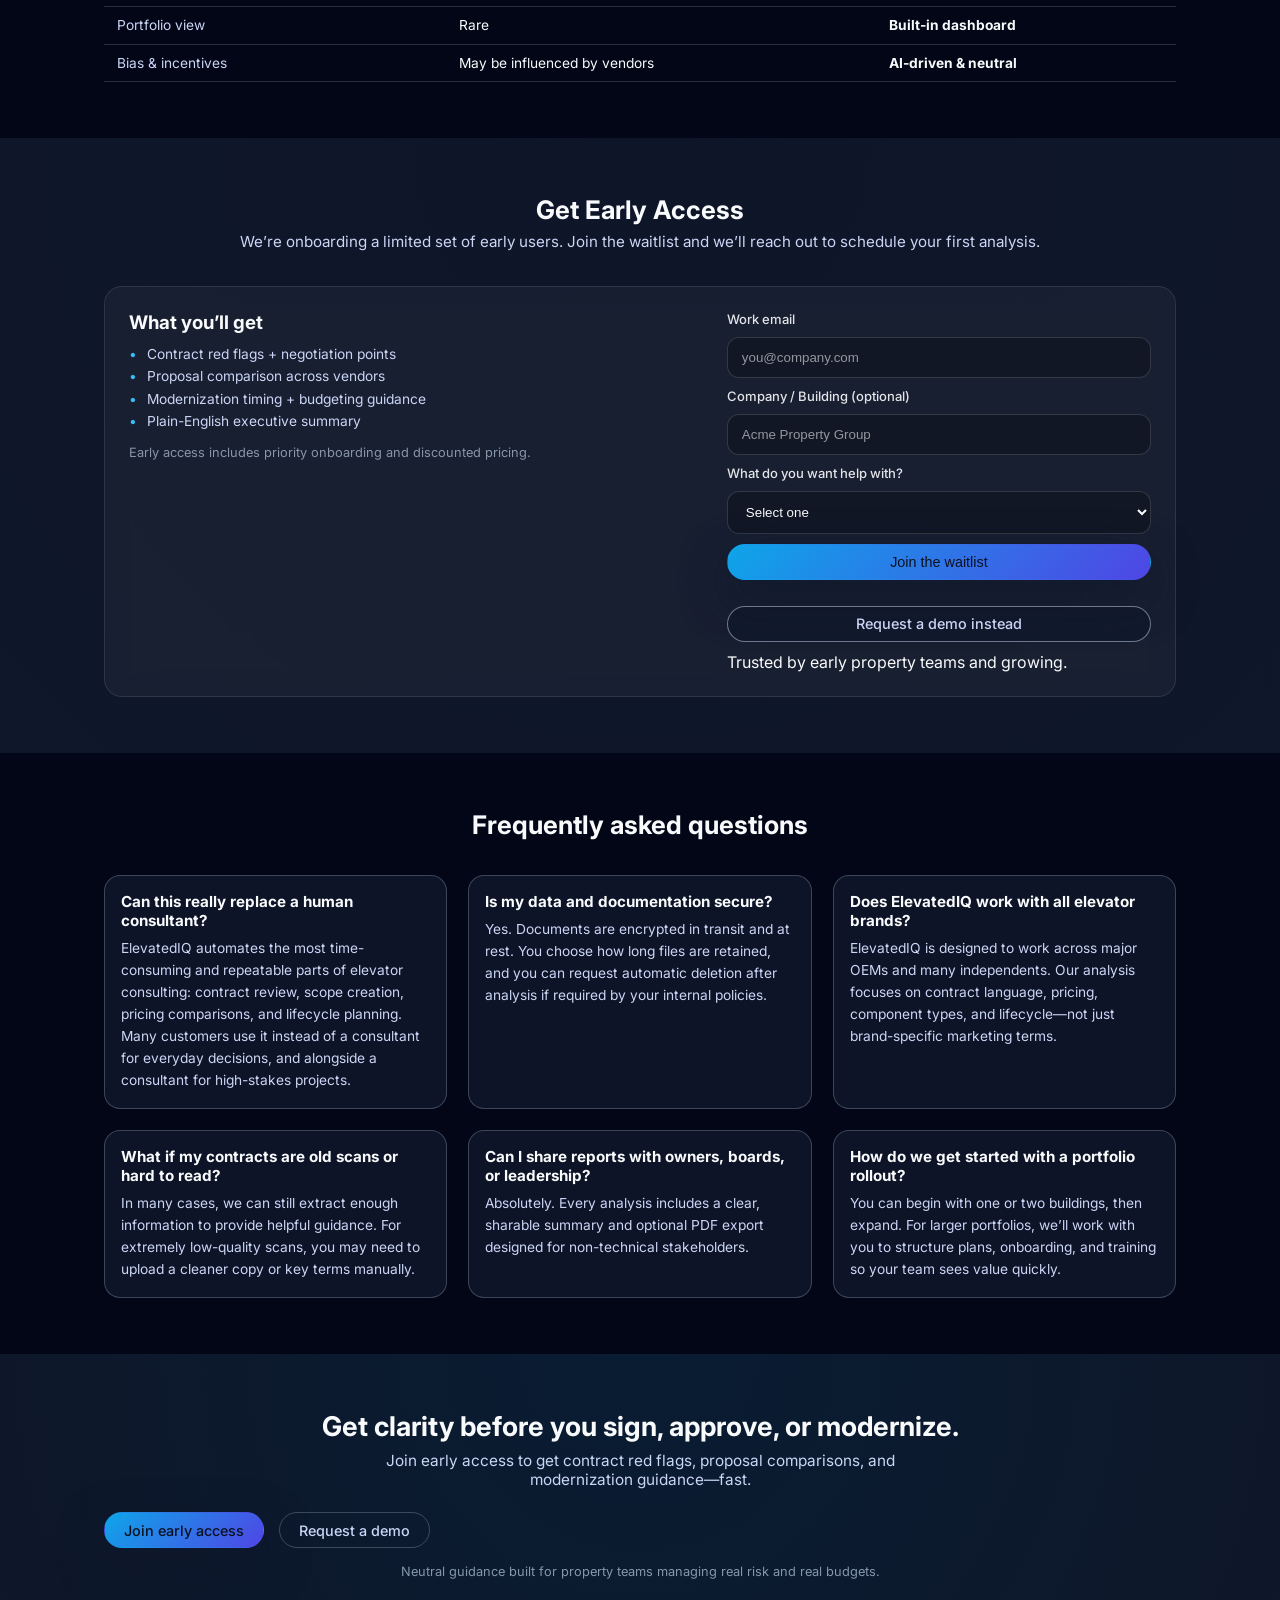
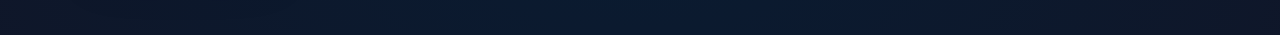
==== commit daca5926: "Add founding member pricing note and social proof Added a pricing note for founding members and soci" ====
--- a/index.html
+++ b/index.html
@@ -334,9 +334,16 @@
             </ul>
             <a href="#contact" class="btn btn-ghost block">Talk to sales</a>
           </div>
-        </div>
-      </div>
-    </section>
+                </div>
+
+        <!-- Founding member pricing note -->
+        <p class="pricing-note">
+          Founding members lock in early-access pricing. Rates will increase as new features roll out.
+        </p>
+
+      </div>
+    </section>
+
 
     <!-- COMPARISON -->
     <section class="section">
@@ -436,6 +443,9 @@
         <a class="btn btn-outline block" href="mailto:hello@elevatediq.com?subject=ElevatedIQ%20Demo%20Request">
           Request a demo instead
         </a>
+        <p class="social-proof">
+  Trusted by early property teams and growing.
+</p>
       </form>
     </div>
   </div>
--- a/styles.css
+++ b/styles.css
@@ -908,3 +908,15 @@
   width: 100%;
   justify-content: center;
 }
+.plan-pill {
+  display: inline-flex;
+  align-items: center;
+  padding: 4px 10px;
+  margin-left: 8px;
+  border-radius: 999px;
+  font-size: 12px;
+  font-weight: 600;
+  border: 1px solid rgba(255,255,255,0.14);
+  background: rgba(255,255,255,0.06);
+  vertical-align: middle;
+}
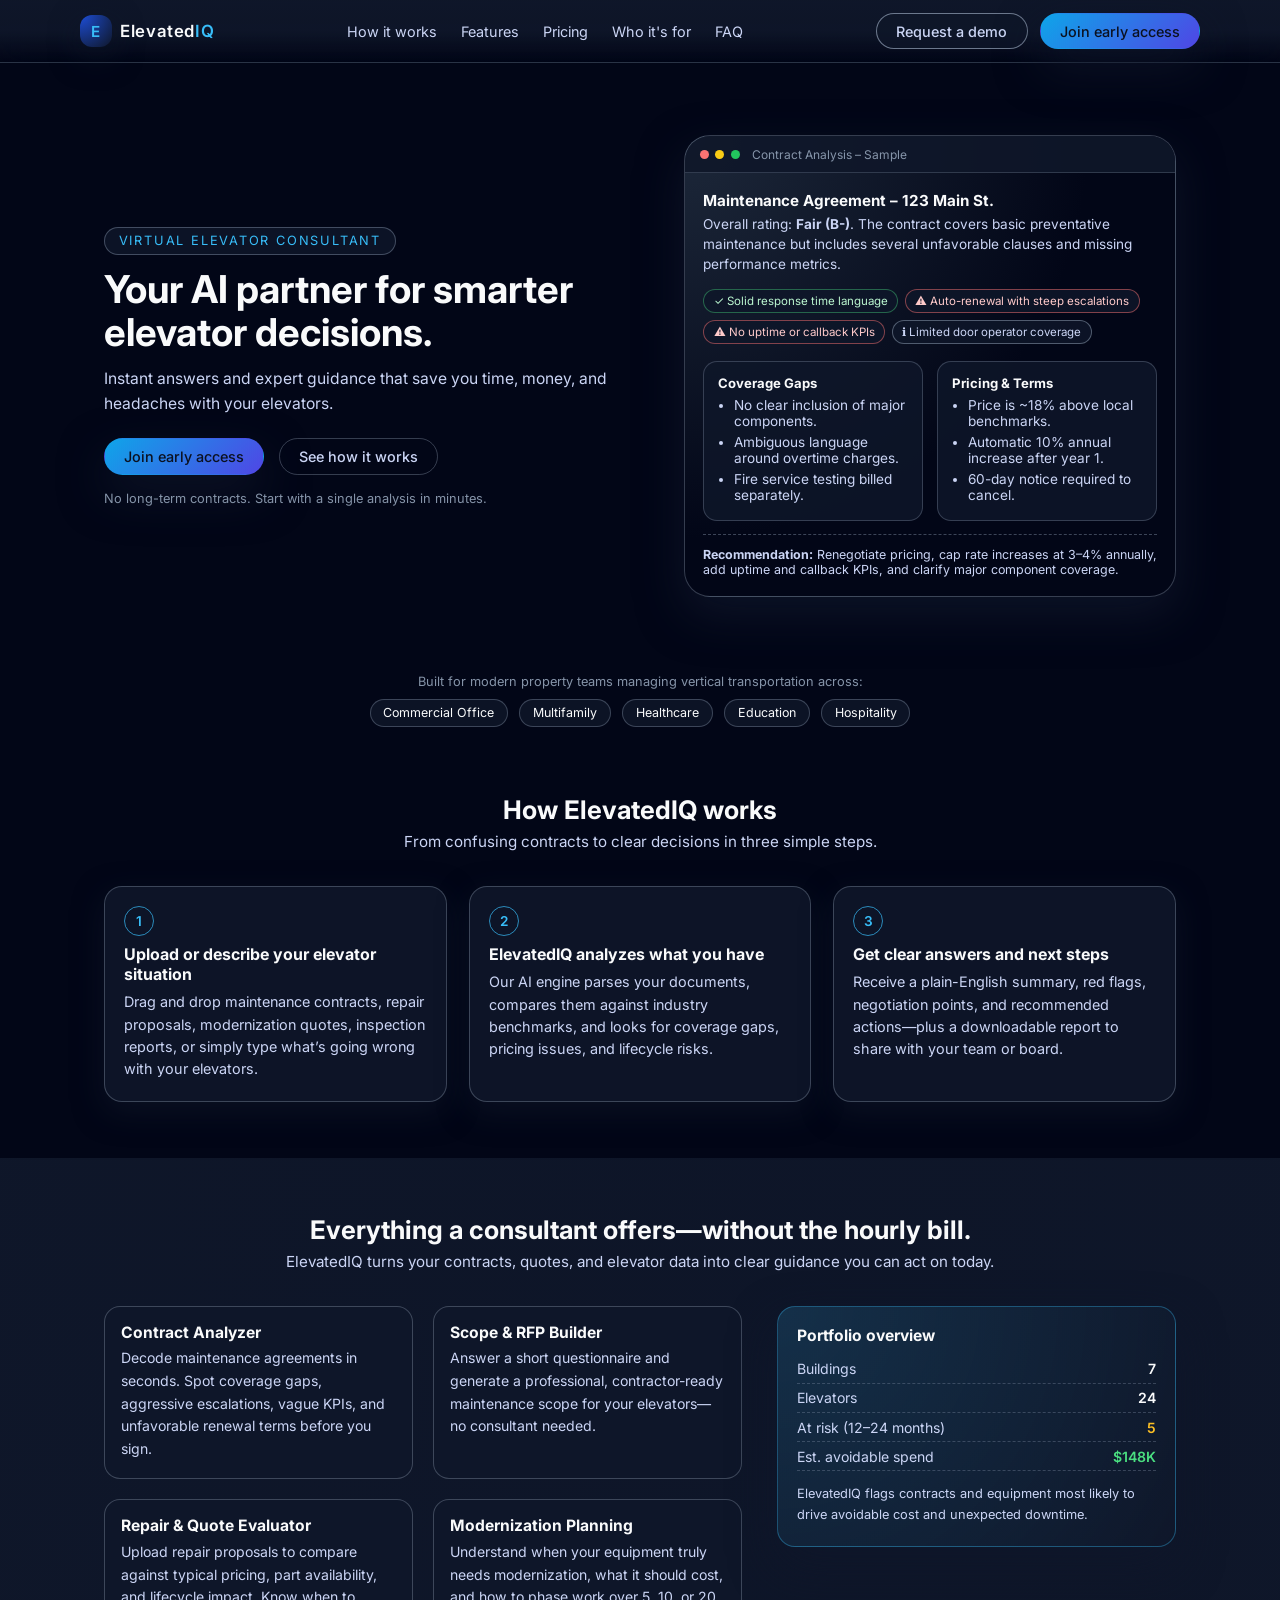
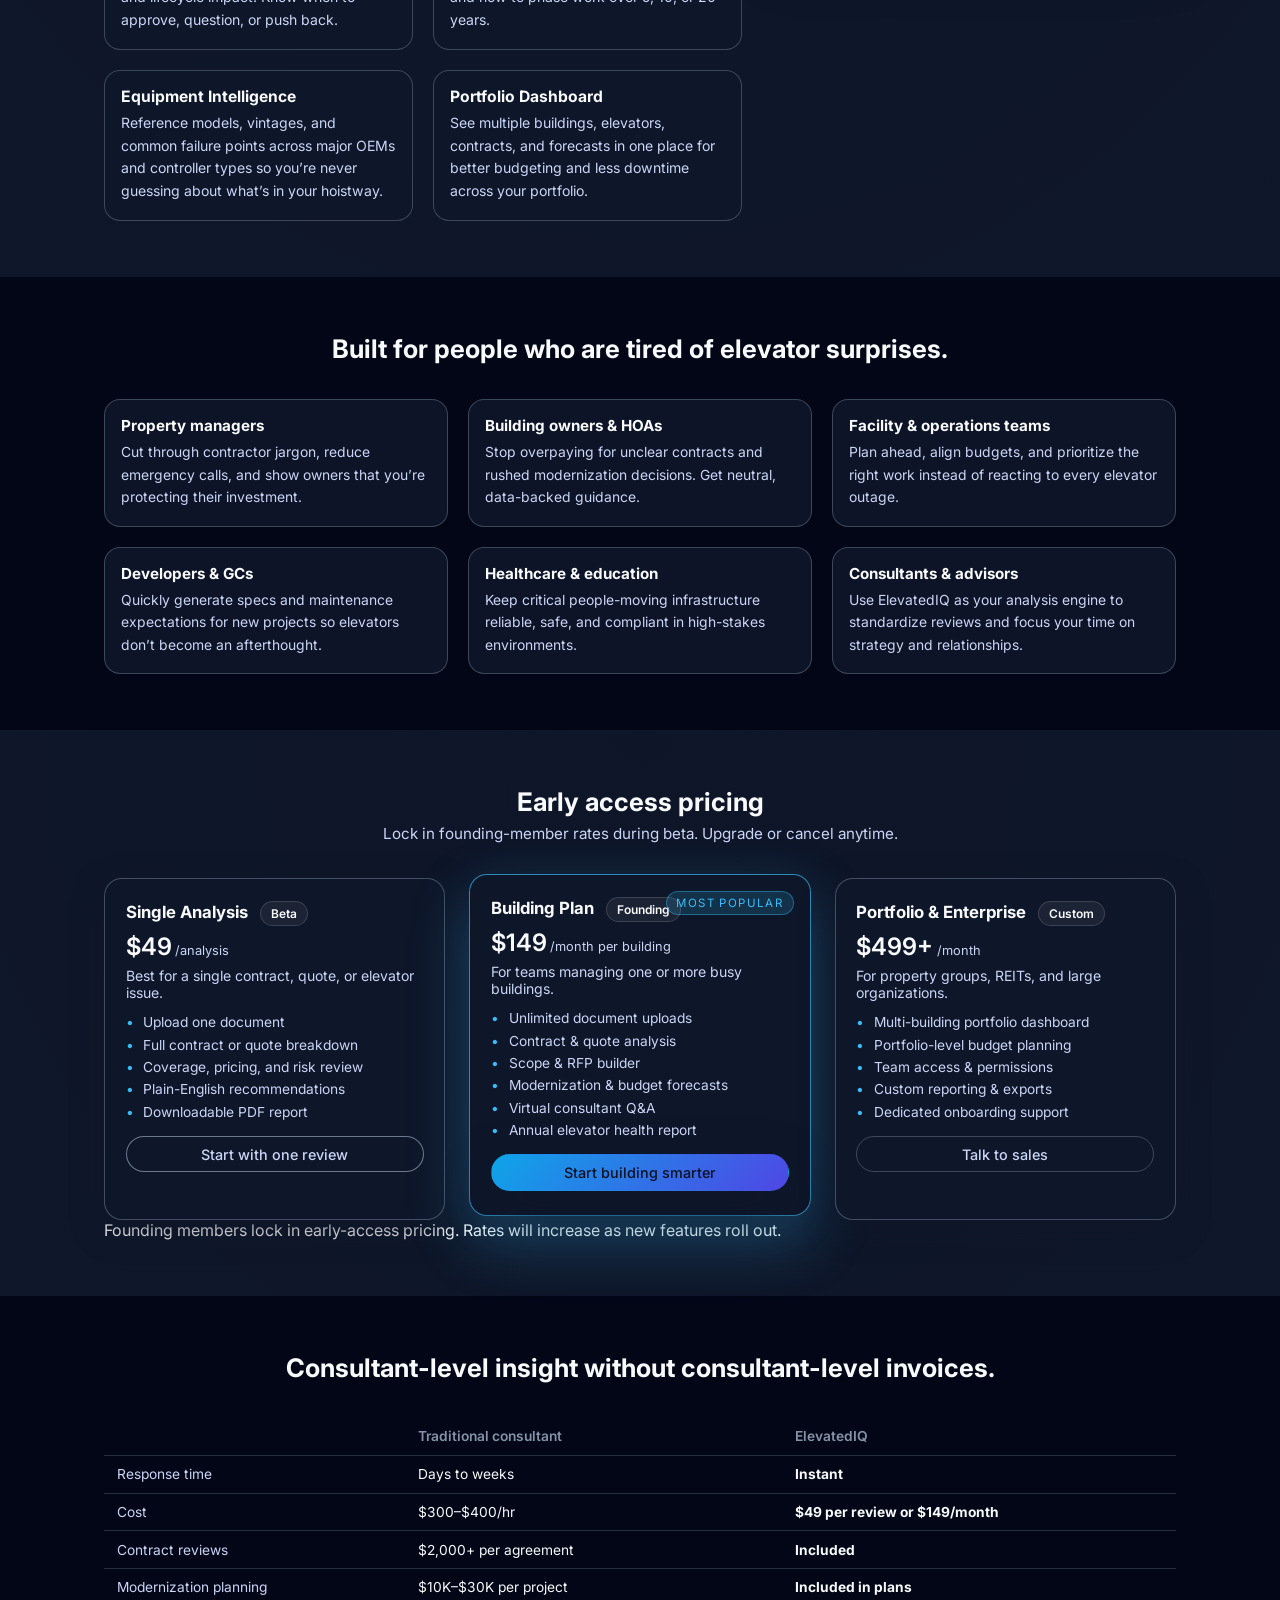
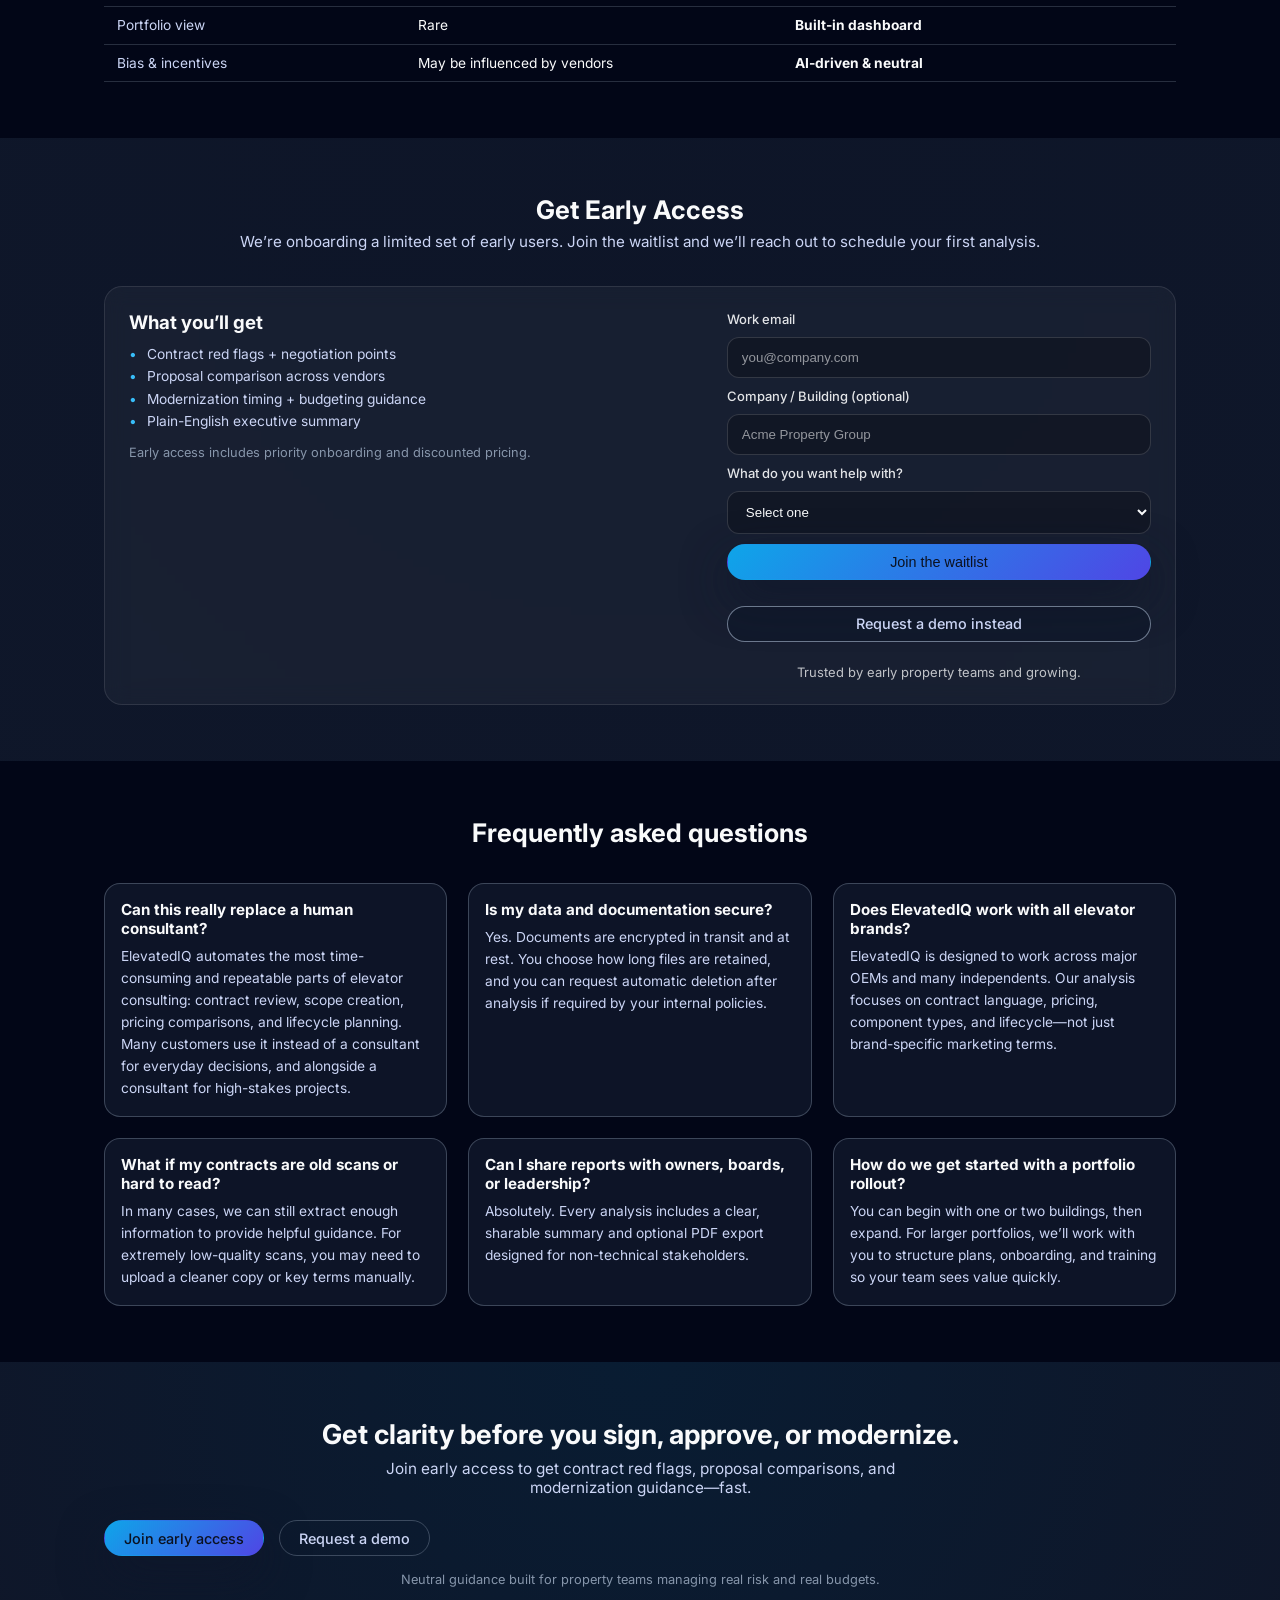
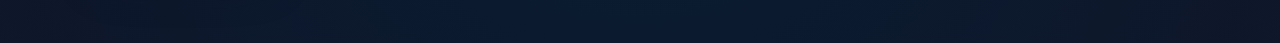
==== commit 958ac7c8: "Update cost description in index.html" ====
--- a/index.html
+++ b/index.html
@@ -369,7 +369,7 @@
               <tr>
                 <td>Cost</td>
                 <td>$300–$400/hr</td>
-                <td><strong>$49–$149/month</strong></td>
+                <td><strong>$49 per review or $149/month</strong></td>
               </tr>
               <tr>
                 <td>Contract reviews</td>
--- a/styles.css
+++ b/styles.css
@@ -920,3 +920,10 @@
   background: rgba(255,255,255,0.06);
   vertical-align: middle;
 }
+.social-proof {
+  margin-top: 12px;
+  font-size: 13px;
+  opacity: 0.75;
+  text-align: center;
+}
+
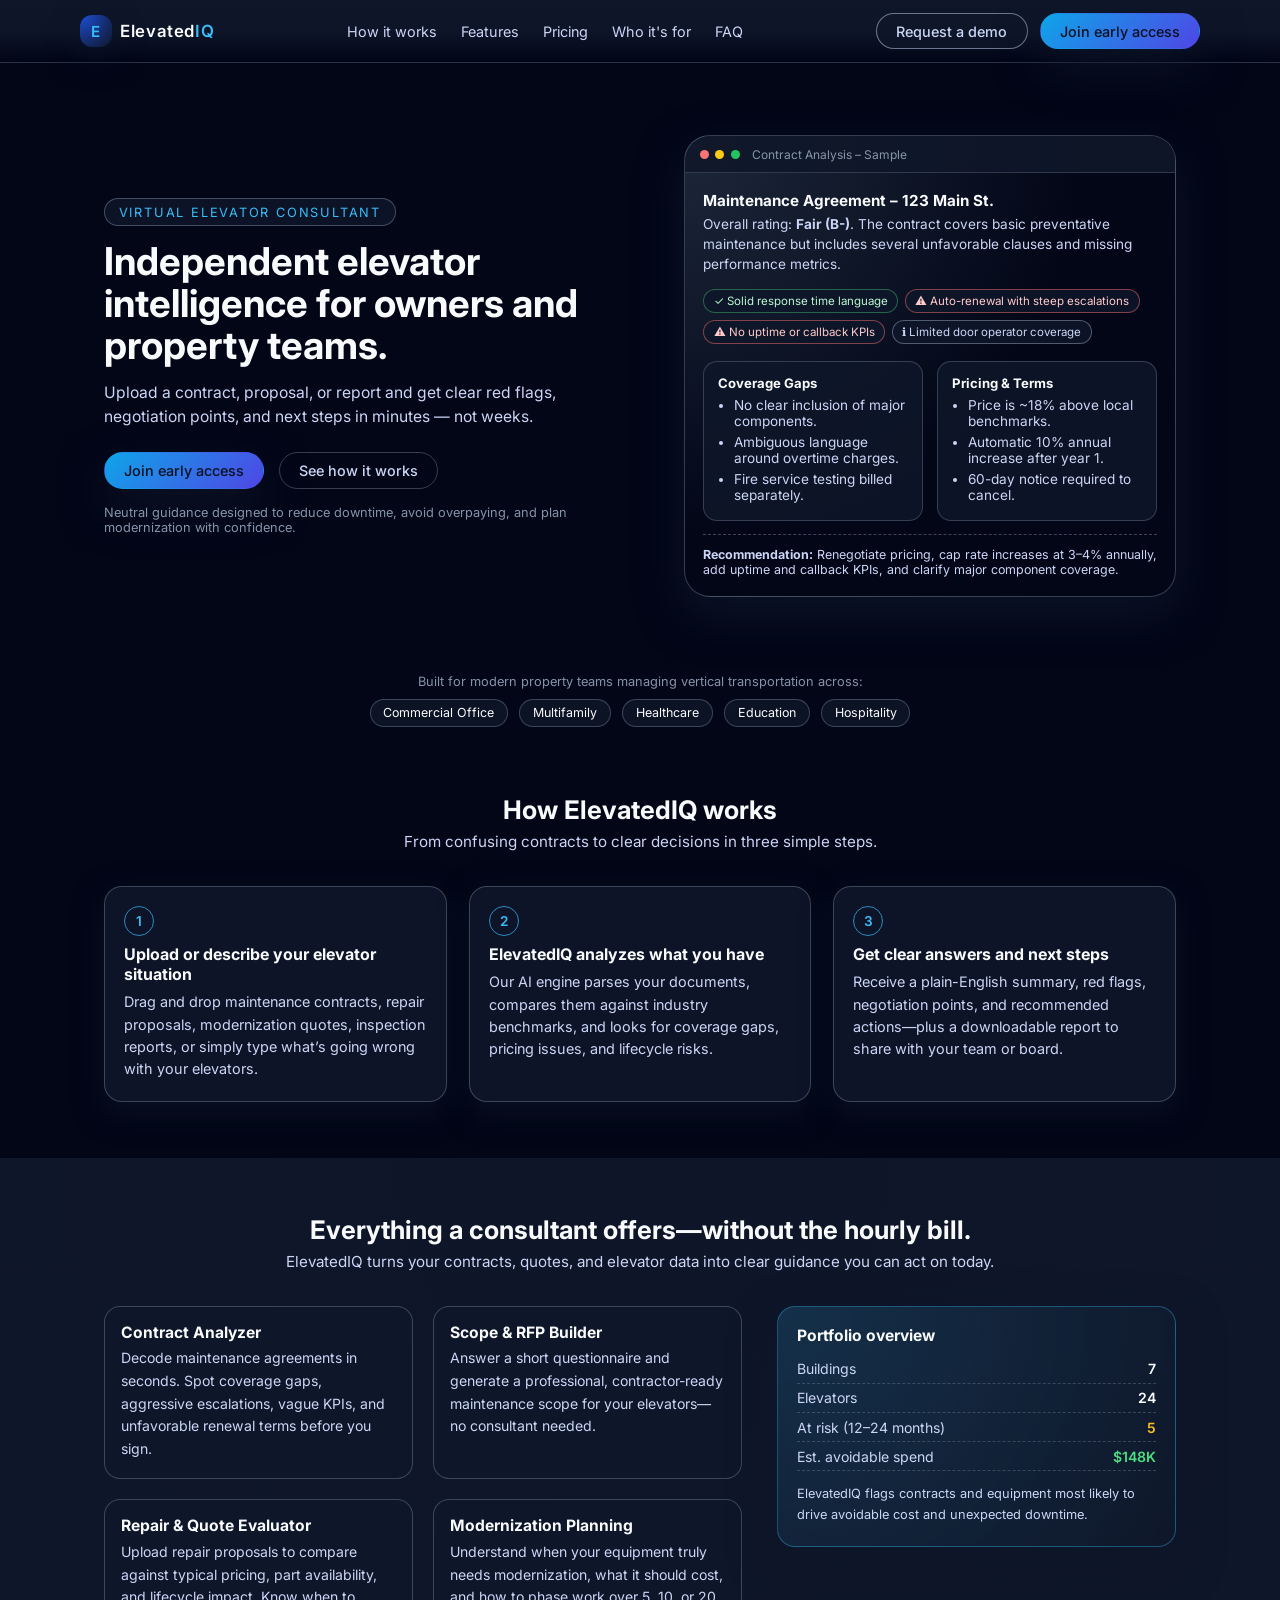
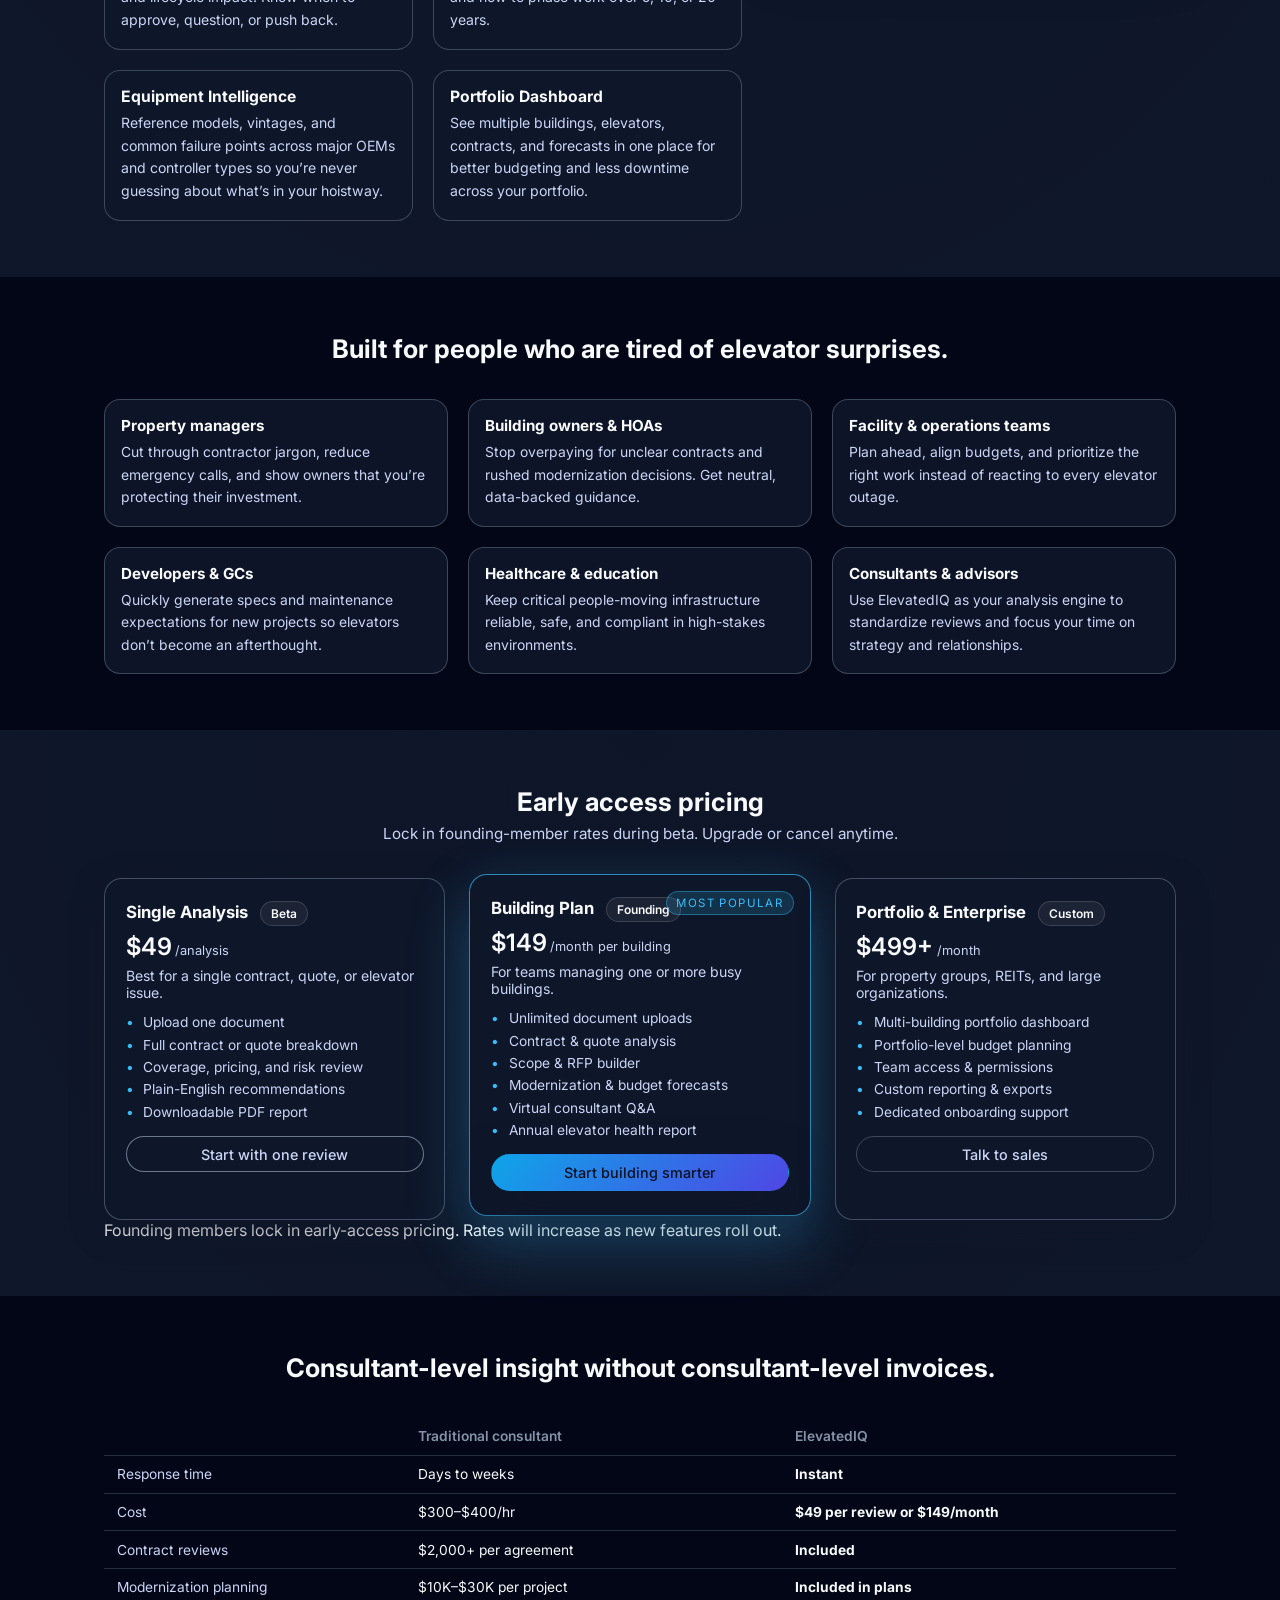
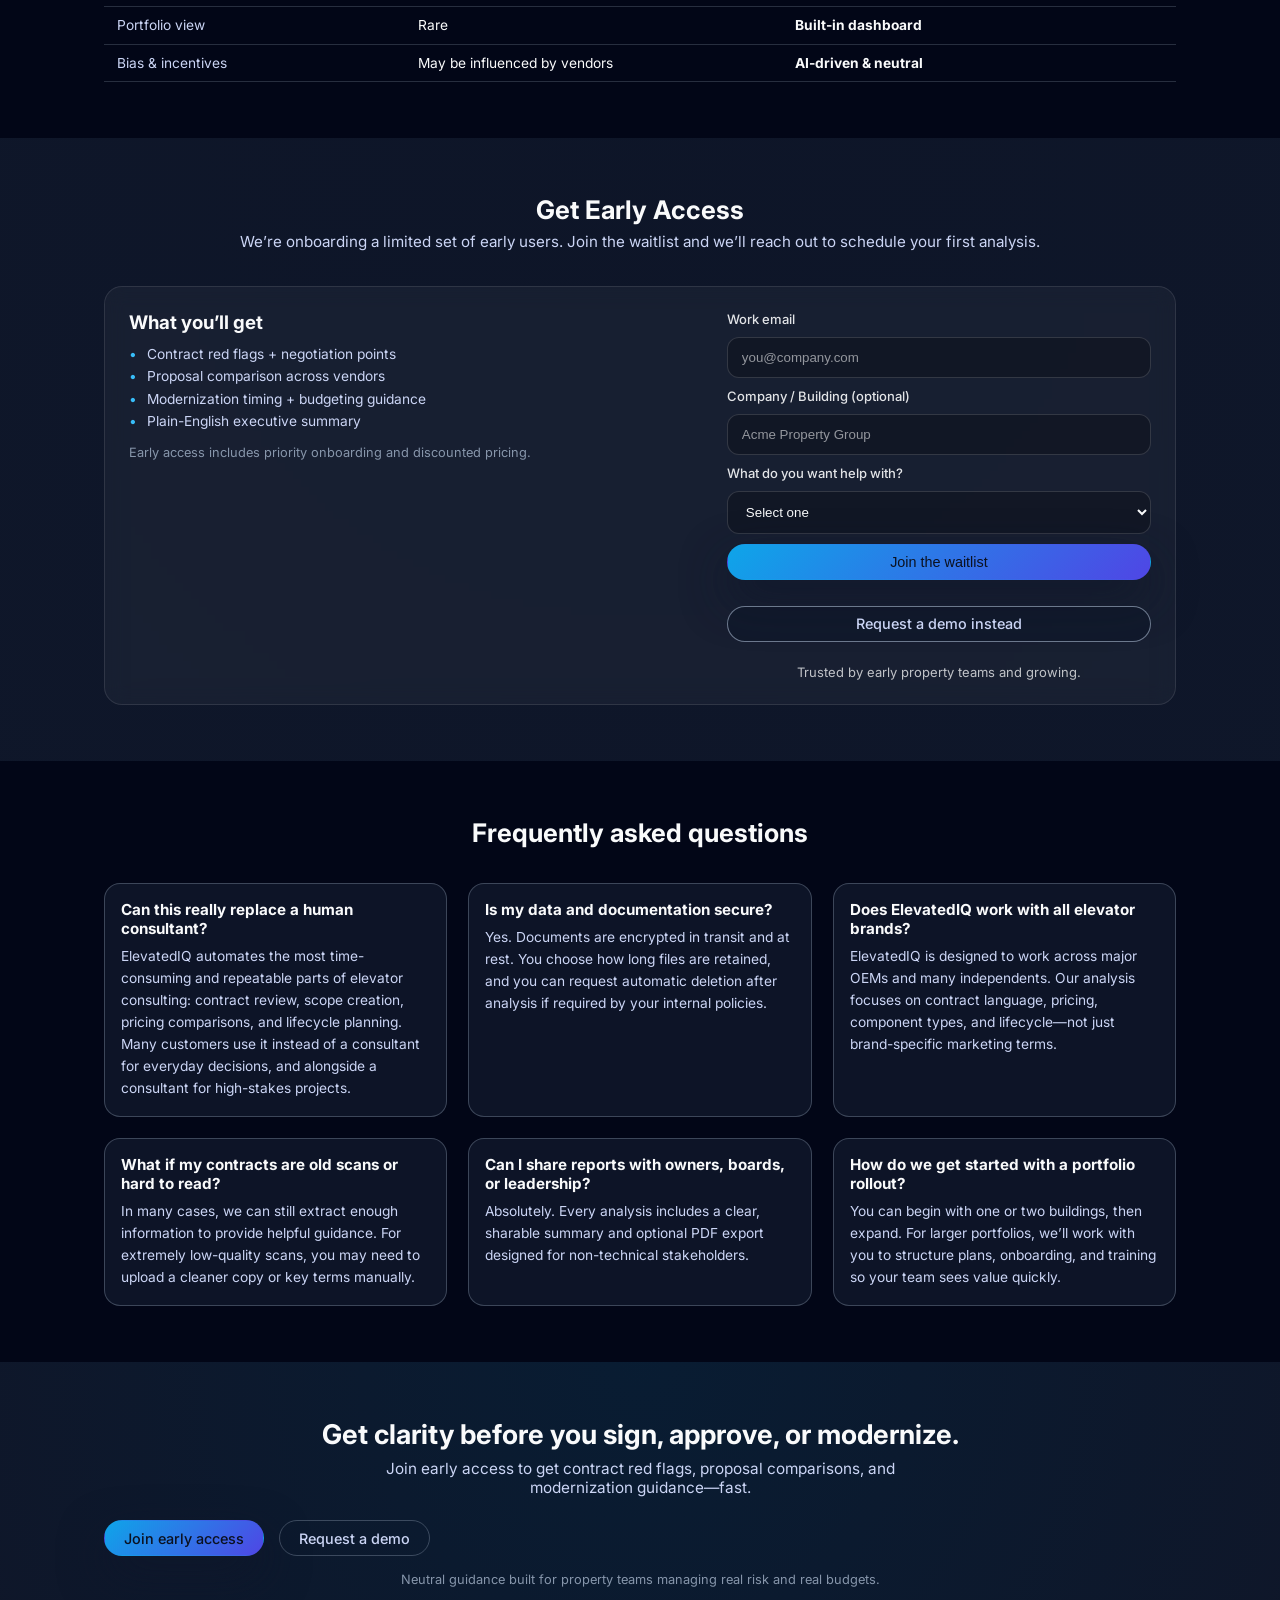
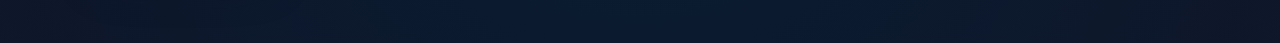
==== commit 5ebda569: "Revise hero section content in index.html Updated hero section text to reflect new messaging and val" ====
--- a/index.html
+++ b/index.html
@@ -37,17 +37,17 @@
       <div class="container hero-inner">
         <div class="hero-content">
           <div class="hero-tag">Virtual Elevator Consultant</div>
-          <h1>Your AI partner for smarter elevator decisions.</h1>
-          <p class="hero-subtitle">
-            Instant answers and expert guidance that save you time, money, and headaches with your elevators.
-          </p>
-          <div class="hero-ctas">
+          <h1>Independent elevator intelligence for owners and property teams.</h1>
+<p class="hero-subtitle">
+  Upload a contract, proposal, or report and get clear red flags, negotiation points, and next steps in minutes — not weeks.
+</p>
+<div class="hero-ctas">
   <a href="#early-access" class="btn btn-primary">Join early access</a>
   <a href="#how-it-works" class="btn btn-ghost">See how it works</a>
 </div>
-          <div class="hero-footnote">
-            No long-term contracts. Start with a single analysis in minutes.
-          </div>
+<div class="hero-footnote">
+  Neutral guidance designed to reduce downtime, avoid overpaying, and plan modernization with confidence.
+</div>
         </div>
         <div class="hero-panel" aria-label="Contract analysis preview">
           <div class="panel-header">
